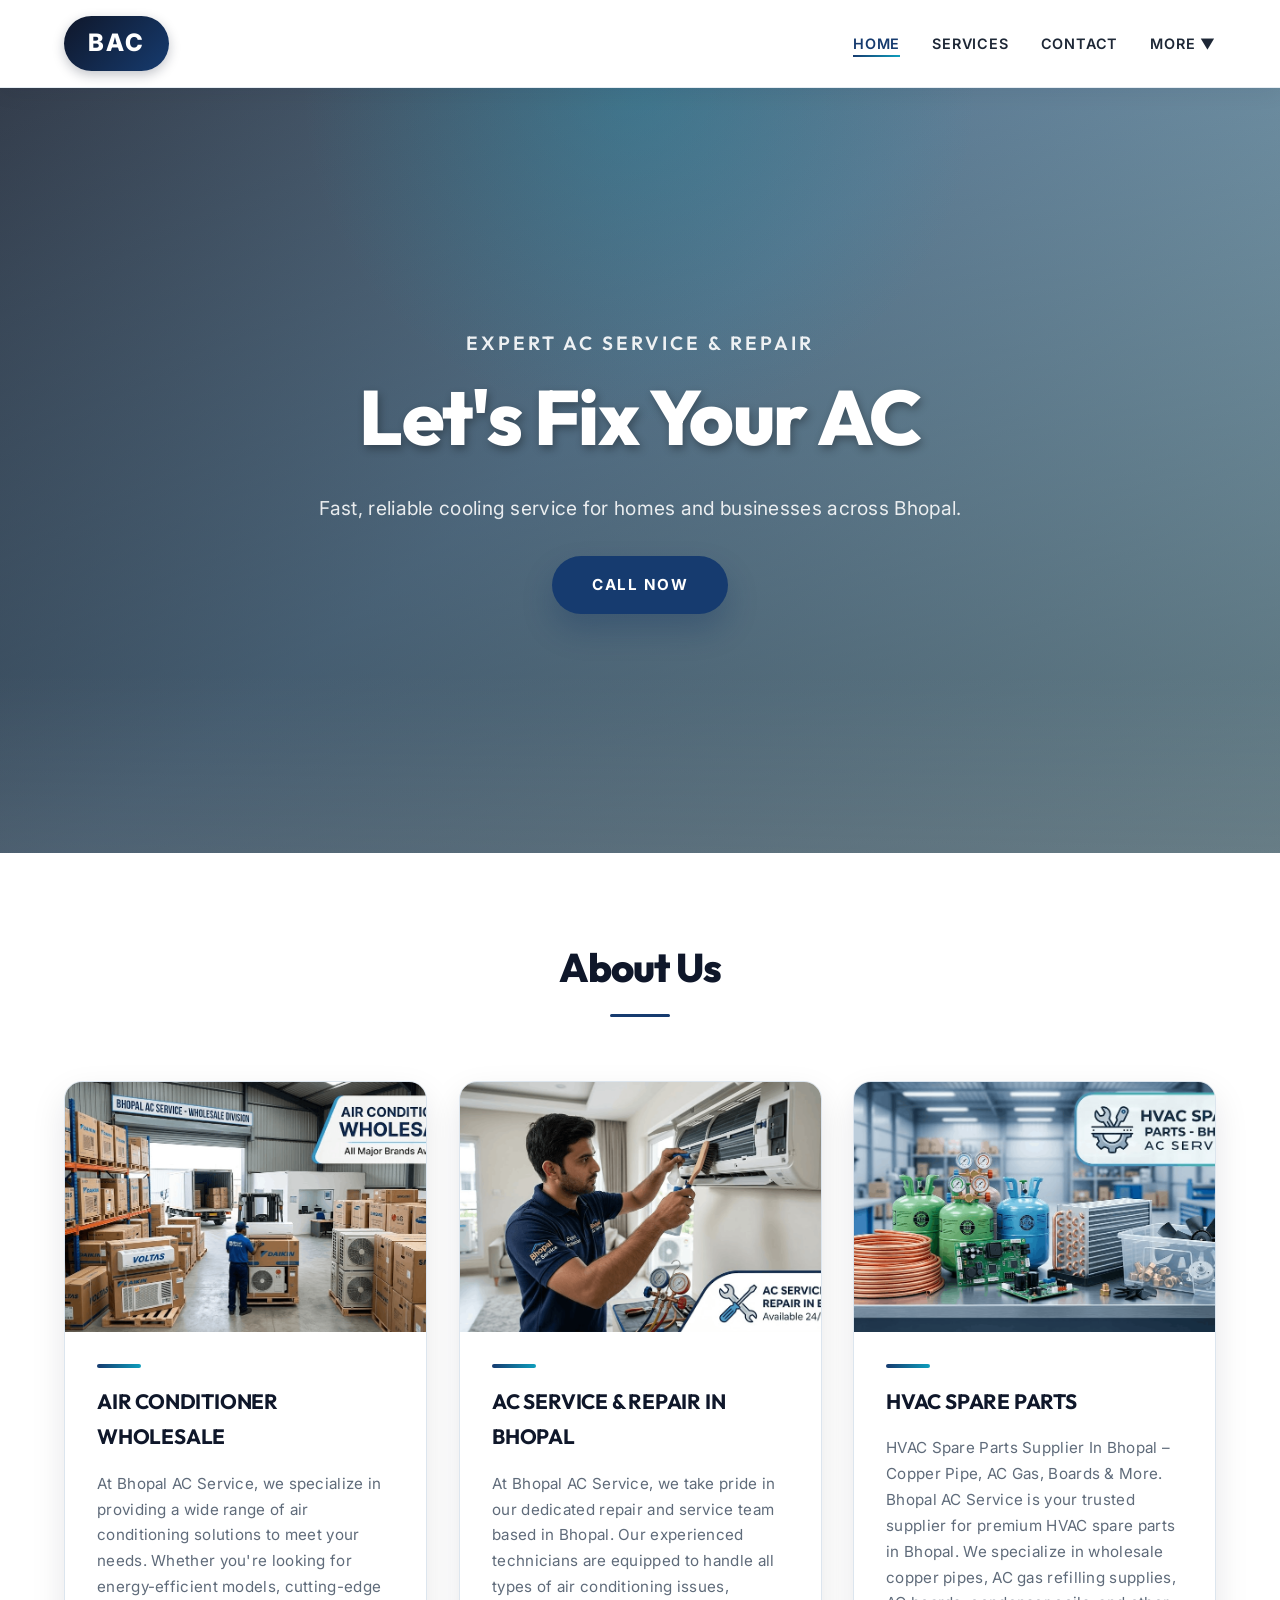
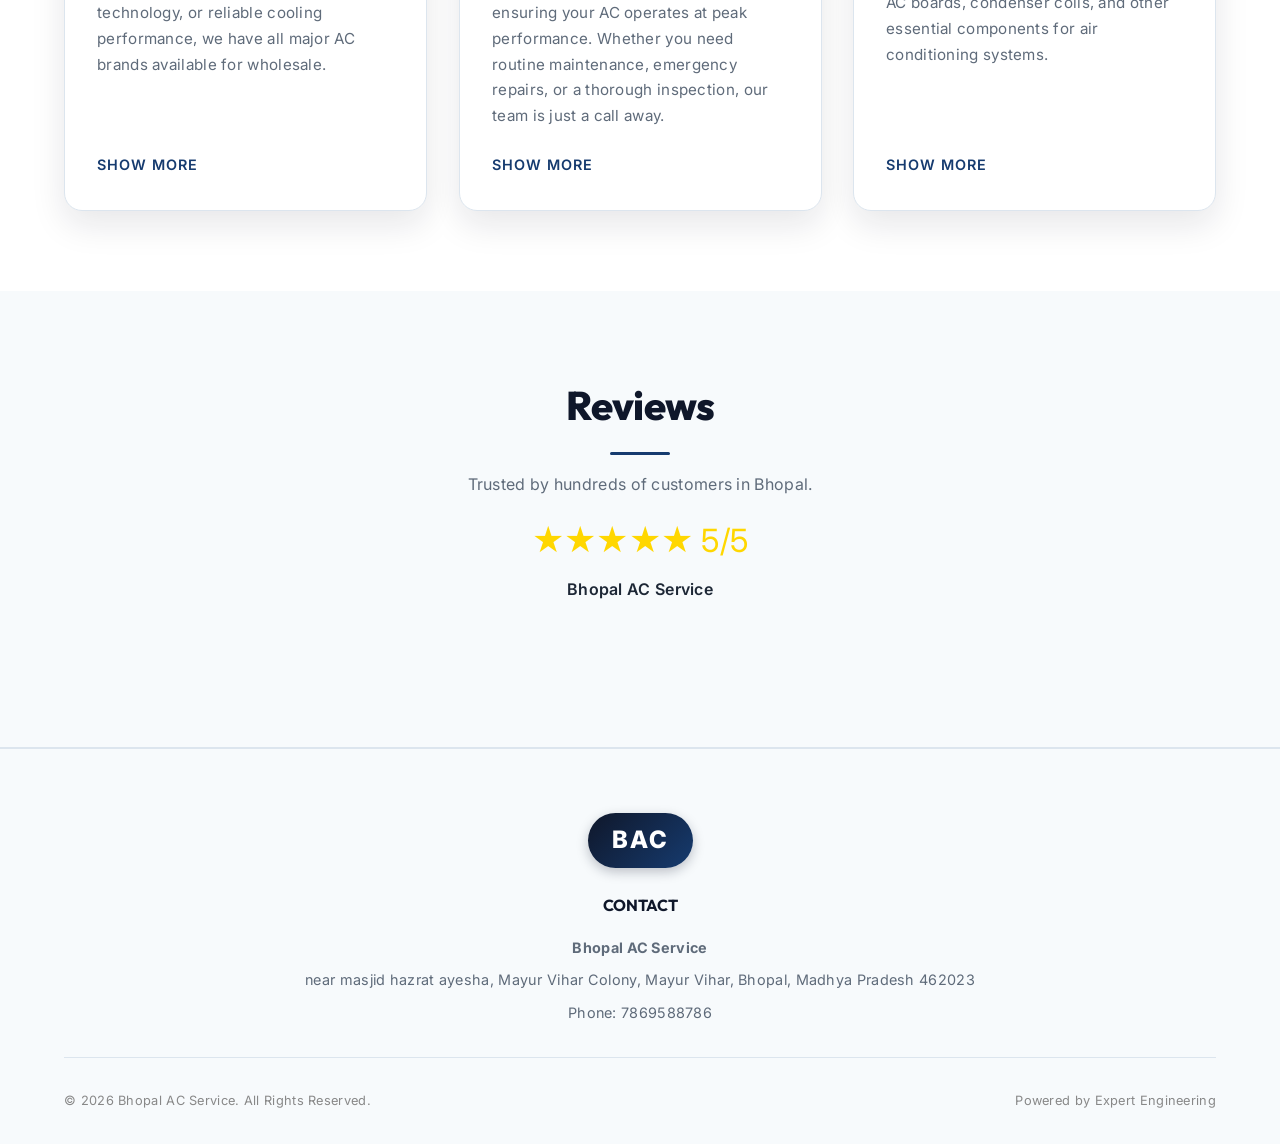
==== index.html @ dc899dd4 "update" ====
<!DOCTYPE html>
<html lang="en">
<head>
    <meta charset="UTF-8">
    <meta name="viewport" content="width=device-width, initial-scale=1.0">
    <title>Bhopal AC Service | Expert Air Conditioning Services in Bhopal</title>
    <meta name="description" content="Bhopal AC Service offers premium AC installation, repair, and maintenance services in Bhopal. 24/7 Emergency Service Available. Expert technicians and competitive pricing.">
    <!-- Google Fonts - Optimized with preload -->
    <link rel="preconnect" href="https://fonts.googleapis.com">
    <link rel="preconnect" href="https://fonts.gstatic.com" crossorigin>
    <link href="https://fonts.googleapis.com/css2?family=Inter:wght@400;500;600;700&family=Outfit:wght@400;600;700;800&display=swap" rel="stylesheet">
    
    <link rel="stylesheet" href="style.css">
</head>
<body>

    <!-- Navigation -->
    <nav class="navbar">
        <div class="logo-container">
            <a href="index.html" class="logo" aria-label="Bhopal AC Service Home">BAC</a>
        </div>
        
        <div class="mobile-toggle">☰</div>
        
        <ul class="nav-links">
            <li><a href="index.html" class="active">Home</a></li>
            <li><a href="services.html">Services</a></li>
            <li><a href="contact.html">Contact</a></li>
            <li>
                <a href="#" class="dropdown-toggle">More ▼</a>
                <div class="dropdown-content">
                    <a href="blog.html">Blog</a>
                    <a href="products.html">Products</a>
                </div>
            </li>
        </ul>
    </nav>

    <!-- Hero Section -->
    <header class="hero">
        <div class="hero-content">
            <h2 class="hero-tagline">Expert AC Service & Repair</h2>
            <h1 class="hero-title">Let's Fix Your AC</h1>
            <p style="font-size: 1.2rem; margin-bottom: 2rem;">Fast, reliable cooling service for homes and businesses across Bhopal.</p>
            <a href="tel:7869588786" class="btn btn-primary">Call Now</a>
        </div>
    </header>

    <!-- About Us Section -->
    <section class="section" id="about">
        <div class="section-header">
            <h2 class="section-title">About Us</h2>
        </div>
        
        <div class="about-grid">
            <!-- Card 1 -->
            <div class="about-card">
                <img src="images/wholesale.png" alt="Air Conditioner Wholesale" loading="lazy">
                <div class="about-card-content">
                    <h3>AIR CONDITIONER WHOLESALE</h3>
                    <p>At Bhopal AC Service, we specialize in providing a wide range of air conditioning solutions to meet your needs. Whether you're looking for energy-efficient models, cutting-edge technology, or reliable cooling performance, we have all major AC brands available for wholesale.</p>
                    <a href="services.html" class="more-link">Show More</a>
                </div>
            </div>

            <!-- Card 2 -->
            <div class="about-card">
                <img src="images/repairPhoto.png" alt="AC Service & Repair in Bhopal" loading="lazy">
                <div class="about-card-content">
                    <h3>AC SERVICE & REPAIR IN BHOPAL</h3>
                    <p>At Bhopal AC Service, we take pride in our dedicated repair and service team based in Bhopal. Our experienced technicians are equipped to handle all types of air conditioning issues, ensuring your AC operates at peak performance. Whether you need routine maintenance, emergency repairs, or a thorough inspection, our team is just a call away.</p>
                    <a href="services.html" class="more-link">Show More</a>
                </div>
            </div>

            <!-- Card 3 -->
            <div class="about-card">
                <img src="images/hvacParts.png" alt="HVAC Spare Parts" loading="lazy">
                <div class="about-card-content">
                    <h3>HVAC SPARE PARTS</h3>
                    <p>HVAC Spare Parts Supplier In Bhopal – Copper Pipe, AC Gas, Boards & More. Bhopal AC Service is your trusted supplier for premium HVAC spare parts in Bhopal. We specialize in wholesale copper pipes, AC gas refilling supplies, AC boards, condenser coils, and other essential components for air conditioning systems.</p>
                    <a href="products.html" class="more-link">Show More</a>
                </div>
            </div>
        </div>
    </section>

    <!-- Reviews Section Placeholder -->
    <section class="section" style="background: var(--bg-alt);">
        <div class="section-header">
            <h2 class="section-title">Reviews</h2>
            <p style="margin-top: 1rem; color: var(--text-muted);">Trusted by hundreds of customers in Bhopal.</p>
            <div style="font-size: 2rem; color: #FFD700; margin-top: 1rem;">
                ★★★★★ 5/5
            </div>
            <p style="margin-top: 0.5rem; font-weight: 600;">Bhopal AC Service</p>
        </div>
    </section>

    <!-- Footer -->
    <footer class="footer">
        <div class="footer-content">
            <div class="logo-container">
                <div class="logo">BAC</div>
            </div>
            <div class="footer-info">
                <h4 style="margin-bottom: 1rem; color: var(--secondary);">CONTACT</h4>
                <p><strong>Bhopal AC Service</strong></p>
                <p>near masjid hazrat ayesha, Mayur Vihar Colony, Mayur Vihar, Bhopal, Madhya Pradesh 462023</p>
                <p>Phone: 7869588786</p>
            </div>
        </div>
        <div class="footer-bottom">
            <p>&copy; 2026 Bhopal AC Service. All Rights Reserved.</p>
            <p>Powered by Expert Engineering</p>
        </div>
    </footer>

    <script src="script.js" defer></script>
</body>
</html>
---- style.css ----
:root {
  --primary: #163b6f;
  --primary-hover: #0f2f5c;
  --primary-light: #2f6fd6;
  --accent: #0e9ebd;
  --accent-hover: #0a7f99;
  --secondary: #0f172a;
  --bg-color: #FFFFFF;
  --bg-alt: #f7fafc;
  --bg-light: #eef4f8;
  --text-main: #1d2736;
  --text-muted: #5f6b7a;
  --border-color: #dce5ee;
  --success: #10B981;
  --warning: #F59E0B;
  --font-heading: 'Outfit', sans-serif;
  --font-body: 'Inter', sans-serif;
  --shadow-sm: 0 6px 20px rgba(15, 23, 42, 0.06);
  --shadow-md: 0 14px 34px rgba(15, 23, 42, 0.1);
  --shadow-lg: 0 22px 50px rgba(15, 23, 42, 0.14);
  --transition: all 0.3s ease;
  --transition-smooth: all 0.5s cubic-bezier(0.25, 0.46, 0.45, 0.94);
}

* {
  margin: 0;
  padding: 0;
  box-sizing: border-box;
}

/* Reduce repaints and reflows */
html {
  scroll-behavior: smooth;
}

body {
  font-family: var(--font-body);
  color: var(--text-main);
  background-color: var(--bg-color);
  line-height: 1.7;
  letter-spacing: 0.3px;
  text-rendering: optimizeLegibility;
  -webkit-font-smoothing: antialiased;
  overflow-x: hidden;
}

h1, h2, h3, h4, h5, h6, .logo-text {
  font-family: var(--font-heading);
  color: var(--secondary);
  letter-spacing: -0.02em;
  font-weight: 700;
}

a {
  text-decoration: none;
  color: inherit;
  transition: var(--transition);
}

ul {
  list-style: none;
}

/* Optimize image rendering */
img {
  max-width: 100%;
  height: auto;
  display: block;
  image-rendering: -webkit-optimize-contrast;
}

/* Navbar */
.navbar {
  position: sticky;
  top: 0;
  display: flex;
  justify-content: space-between;
  align-items: center;
  padding: 1rem 5%;
  background: rgba(255, 255, 255, 0.9);
  backdrop-filter: blur(14px);
  z-index: 1000;
  box-shadow: var(--shadow-sm);
  transition: var(--transition-smooth);
  border-bottom: 1px solid rgba(220, 229, 238, 0.7);
}

.navbar.scrolled {
  box-shadow: var(--shadow-md);
  padding-top: 0.78rem;
  padding-bottom: 0.78rem;
}

.navbar:hover {
  box-shadow: var(--shadow-md);
}

.logo-container {
  display: flex;
  align-items: center;
  border-radius: 10%;
}

.logo {
  background: linear-gradient(135deg, var(--secondary), var(--primary));
  color: #fff;
  width: 105px;
  height: 55px;
  padding: 0 5px;
  display: flex;
  justify-content: center;
  align-items: center;
  font-weight: 800;
  font-size: 1.5rem;
  letter-spacing: 2px;
  border-radius: 50px;
  transition: var(--transition-smooth);
  box-shadow: 0 4px 12px rgba(15, 23, 42, 0.25);
}

.logo:hover {
  transform: translateY(-2px);
  box-shadow: 0 6px 18px rgba(15, 23, 42, 0.35);
}

.nav-links {
  display: flex;
  gap: 2rem;
  align-items: center;
}

.nav-links li {
  position: relative;
}

.nav-links a {
  font-size: 0.9rem;
  font-weight: 600;
  text-transform: uppercase;
  letter-spacing: 0.8px;
  position: relative;
  transition: var(--transition-smooth);
}

.nav-links a::after {
  content: '';
  position: absolute;
  bottom: -5px;
  left: 0;
  width: 0;
  height: 2px;
  background: linear-gradient(90deg, var(--primary), var(--accent));
  transition: width 0.32s ease;
}

.nav-links a:hover::after,
.nav-links a.active::after {
  width: 100%;
}

.nav-links a:hover,
.nav-links a.active {
  color: var(--primary);
}

/* Dropdown */
.dropdown-content {
  display: none;
  position: absolute;
  top: 100%;
  left: 50%;
  transform: translateX(-50%);
  background: rgba(255, 255, 255, 0.98);
  min-width: 150px;
  box-shadow: var(--shadow-md);
  border-radius: 8px;
  padding: 0.5rem 0;
  z-index: 10;
  opacity: 0;
  transform: translateY(10px) translateX(-50%);
  transition: opacity 0.3s ease, transform 0.3s ease;
}

.dropdown-content.show {
  display: block;
  opacity: 1;
  transform: translateY(0) translateX(-50%);
}

.dropdown-content a {
  display: block;
  padding: 0.7rem 1.2rem;
  text-transform: capitalize;
  font-size: 0.9rem;
  font-weight: 400;
}

.dropdown-content a:hover {
  background-color: var(--bg-alt);
  color: var(--primary);
}

/* Mobile Nav Toggle */
.mobile-toggle {
  display: none;
  font-size: 1.5rem;
  cursor: pointer;
  color: var(--secondary);
}

/* Hero Section */
.hero {
  position: relative;
  height: 85vh;
  min-height: 600px;
  background:
    linear-gradient(140deg, rgba(7, 20, 40, 0.78) 0%, rgba(14, 77, 122, 0.58) 45%, rgba(12, 129, 154, 0.35) 100%),
    url('https://t4.ftcdn.net/jpg/05/11/92/95/360_F_511929539_hkrzPKGI6pEA8TwUfrwrB0g73FyEaowM.jpg') center/cover no-repeat;
  display: flex;
  flex-direction: column;
  justify-content: center;
  align-items: center;
  text-align: center;
  color: rgba(255, 255, 255, 0.95);
  overflow: hidden;
}

.hero::before {
  content: '';
  position: absolute;
  top: 0;
  left: 0;
  right: 0;
  bottom: 0;
  background:
    radial-gradient(circle at top, rgba(14, 158, 189, 0.25), transparent 34%),
    linear-gradient(to bottom, rgba(7, 14, 25, 0.18) 0%, rgba(7, 14, 25, 0.5) 100%);
}

.hero::after {
  content: '';
  position: absolute;
  inset: auto 0 0;
  height: 180px;
  background: linear-gradient(to top, rgba(255, 255, 255, 0.09), transparent);
}

.hero-content {
  position: relative;
  z-index: 1;
  max-width: 800px;
  padding: 0 2rem;
  animation: fadeInUp 0.75s ease-out;
}

.hero-tagline {
  font-family: var(--font-heading);
  font-size: 1.2rem;
  font-weight: 600;
  letter-spacing: 3px;
  margin-bottom: 1rem;
  text-transform: uppercase;
  color: rgba(255,255,255,0.9);
  animation: fadeInDown 0.65s ease-out 0.12s both;
}

.hero-title {
  font-size: clamp(3rem, 7vw, 4.8rem);
  font-weight: 800;
  line-height: 1.1;
  margin-bottom: 2rem;
  text-shadow: 2px 4px 8px rgba(0,0,0,0.3);
  color: white;
  animation: slideInUp 0.75s ease-out 0.18s both;
  letter-spacing: -0.02em;
}

.hero-content p {
  max-width: 42rem;
  margin-left: auto;
  margin-right: auto;
  color: rgba(255, 255, 255, 0.88);
}

.btn {
  display: inline-flex;
  align-items: center;
  justify-content: center;
  padding: 1rem 2.5rem;
  border-radius: 50px;
  font-weight: 700;
  text-transform: uppercase;
  letter-spacing: 1.5px;
  transition: transform 0.2s ease, box-shadow 0.25s ease, background-color 0.25s ease, color 0.25s ease;
  border: none;
  cursor: pointer;
  position: relative;
  overflow: hidden;
  font-size: 0.95rem;
  gap: 0.6rem;
}

.btn::before {
  content: '';
  position: absolute;
  top: 0;
  left: -100%;
  width: 100%;
  height: 100%;
  background: rgba(255,255,255,0.2);
  transition: left 0.5s ease;
  z-index: 0;
}

.btn:hover::before {
  left: 100%;
}

.btn-primary {
  background: var(--primary);
  color: #fff;
  box-shadow: 0 4px 15px rgba(27, 58, 107, 0.3);
  position: relative;
}

.btn-primary:hover {
  background: var(--primary-hover);
  transform: translateY(-3px);
  box-shadow: 0 8px 25px rgba(27, 58, 107, 0.5);
}

.btn-primary:active {
  transform: translateY(-1px);
}

.btn-secondary {
  background: transparent;
  color: #fff;
  border: 2px solid #fff;
}

.btn-secondary:hover {
  background: rgba(255,255,255,0.15);
  transform: translateY(-3px);
  border-color: #fff;
}

/* Sections */
.section {
  padding: 5rem 5%;
}

.section-header {
  text-align: center;
  margin-bottom: 4rem;
}

.section-title {
  font-size: 2.5rem;
  color: var(--secondary);
  position: relative;
  display: inline-block;
  padding-bottom: 1rem;
  letter-spacing: -0.02em;
  font-weight: 800;
}

.section-title::after {
  content: '';
  position: absolute;
  bottom: 0;
  left: 50%;
  transform: translateX(-50%) scaleX(0);
  width: 60px;
  height: 3px;
  background-color: var(--primary);
  border-radius: 2px;
  animation: scaleInHorizontal 0.55s ease-out 0.18s forwards;
}

/* About Us Section (Home) */
.about-grid {
  display: grid;
  grid-template-columns: repeat(auto-fit, minmax(300px, 1fr));
  gap: 2rem;
  max-width: 1200px;
  margin: 0 auto;
}

.about-card {
  background: #fff;
  border-radius: 18px;
  overflow: hidden;
  box-shadow: var(--shadow-md);
  transition: var(--transition-smooth);
  height: 100%;
  display: flex;
  flex-direction: column;
  animation: fadeInUp 0.65s ease-out both;
  border: 1px solid var(--border-color);
  will-change: transform;
  contain: layout style paint;
}

.about-card:nth-child(1) {
  animation-delay: 0.1s;
}

.about-card:nth-child(2) {
  animation-delay: 0.2s;
}

.about-card:nth-child(3) {
  animation-delay: 0.3s;
}

.about-card:hover {
  transform: translateY(-10px);
  box-shadow: var(--shadow-lg);
  border-color: var(--primary);
}

.about-card img {
  width: 100%;
  height: 250px;
  object-fit: cover;
  transition: transform 0.45s ease;
}

.about-card:hover img {
  transform: scale(1.05);
}

.about-card-content {
  padding: 2rem;
  flex-grow: 1;
  display: flex;
  flex-direction: column;
}

.about-card-content::before {
  content: '';
  width: 44px;
  height: 4px;
  border-radius: 999px;
  background: linear-gradient(90deg, var(--primary), var(--accent));
  margin-bottom: 1rem;
}

.about-card h3 {
  font-size: 1.3rem;
  margin-bottom: 1rem;
  font-weight: 700;
  letter-spacing: -0.01em;
}

.about-card p {
  color: var(--text-muted);
  font-size: 0.95rem;
  flex-grow: 1;
  margin-bottom: 1.5rem;
}

.more-link {
  color: var(--primary);
  font-weight: 600;
  font-size: 0.9rem;
  text-transform: uppercase;
  letter-spacing: 1px;
  align-self: flex-start;
  position: relative;
  display: inline-flex;
  align-items: center;
  gap: 0.5rem;
  transition: var(--transition-smooth);
}

.more-link::after {
  content: '→';
  position: absolute;
  right: -20px;
  opacity: 0;
  transition: var(--transition-smooth);
}

.more-link:hover {
  color: var(--primary-hover);
}

.more-link:hover::after {
  right: -25px;
  opacity: 1;
}

/* Services Grid (Services Page) */
.services-grid {
  display: grid;
  grid-template-columns: repeat(auto-fit, minmax(280px, 1fr));
  gap: 2.5rem;
  max-width: 1200px;
  margin: 0 auto;
}

.service-item {
  text-align: center;
  transition: var(--transition-smooth);
  background: #fff;
  border-radius: 18px;
  padding: 1rem;
  box-shadow: var(--shadow-sm);
  border: 1px solid var(--border-color);
  animation: fadeInUp 0.65s ease-out both;
  will-change: transform;
  contain: layout style paint;
}

.service-item:nth-child(1) {
  animation-delay: 0.1s;
}

.service-item:nth-child(2) {
  animation-delay: 0.2s;
}

.service-item:nth-child(3) {
  animation-delay: 0.3s;
}

.service-item:nth-child(4) {
  animation-delay: 0.4s;
}

.service-item:hover {
  transform: translateY(-6px);
  box-shadow: var(--shadow-md);
  border-color: var(--primary);
}

.service-img-wrap {
  overflow: hidden;
  border-radius: 8px;
  margin-bottom: 1.5rem;
  height: 200px;
}

.service-img-wrap img {
  width: 100%;
  height: 100%;
  object-fit: cover;
  transition: transform 0.5s ease;
}

.service-item:hover .service-img-wrap img {
  transform: scale(1.1);
}

.service-title {
  font-size: 1.2rem;
  margin-bottom: 0.5rem;
  text-transform: uppercase;
  letter-spacing: 1px;
  font-weight: 700;
}

.service-price {
  color: var(--primary);
  font-weight: 700;
  font-size: 1.2rem;
  margin-bottom: 1rem;
  display: block;
}

.service-desc {
  font-size: 0.9rem;
  color: var(--text-muted);
}

/* FAQ Section */
.faq-section {
  background-color: var(--bg-alt);
}

.faq-container {
  max-width: 800px;
  margin: 0 auto;
}

.faq-item {
  margin-bottom: 1rem;
  background: #fff;
  border-radius: 14px;
  box-shadow: var(--shadow-sm);
  overflow: hidden;
  transition: var(--transition-smooth);
  border: 1px solid var(--border-color);
}

.faq-item:hover {
  box-shadow: var(--shadow-md);
  border-color: var(--primary);
}

.faq-question {
  padding: 1.5rem;
  display: flex;
  justify-content: space-between;
  align-items: center;
  cursor: pointer;
  font-weight: 700;
  color: var(--secondary);
  transition: var(--transition-smooth);
  letter-spacing: 0.3px;
}

.faq-question:hover {
  color: var(--primary);
}

.faq-icon {
  font-size: 1.5rem;
  transition: transform 0.3s ease;
}

.faq-item.active .faq-icon {
  transform: rotate(45deg);
}

.faq-answer {
  max-height: 0;
  overflow: hidden;
  transition: max-height 0.4s ease, padding 0.4s ease;
  padding: 0 1.5rem;
  color: var(--text-muted);
}

.faq-item.active .faq-answer {
  max-height: 500px; /* arbitrary large value */
  padding: 0 1.5rem 1.5rem;
}

/* Contact Page */
.contact-layout {
  display: flex;
  flex-direction: column;
  gap: 3rem;
  max-width: 1200px;
  margin: 0 auto;
}

@media (min-width: 900px) {
  .contact-layout {
    flex-direction: row;
    align-items: stretch;
  }
}

.contact-info {
  flex: 1;
  padding: 3rem;
  background: var(--bg-alt);
  border-radius: 18px;
  box-shadow: var(--shadow-sm);
  animation: fadeInLeft 0.8s ease-out;
  border: 1px solid var(--border-color);
}

.contact-title {
  font-size: 1.8rem;
  margin-bottom: 1rem;
  font-weight: 800;
  letter-spacing: -0.01em;
}

.contact-phone {
  display: inline-block;
  font-size: 1.5rem;
  color: var(--primary);
  font-weight: 800;
  margin-bottom: 2rem;
  border-bottom: 3px solid var(--primary);
  padding-bottom: 0.5rem;
  transition: var(--transition-smooth);
  cursor: pointer;
  letter-spacing: 0.5px;
}

.contact-phone:hover {
  transform: translateY(-2px);
  color: var(--primary-hover);
  border-bottom-color: var(--primary-hover);
}

.contact-detail {
  margin-bottom: 1.5rem;
}

.contact-detail h4 {
  font-size: 1.1rem;
  margin-bottom: 0.5rem;
  color: var(--secondary);
  font-weight: 700;
}

.contact-detail p {
  color: var(--text-muted);
}

/* Button Container for Contact Section */
.contact-info > div[style*="display: flex"] {
  flex-wrap: wrap;
  align-items: center;
}

.contact-info .btn {
  min-width: auto;
  padding: 0.9rem 1.8rem;
}

/* Icon styling in buttons */
.btn svg {
  flex-shrink: 0;
  width: 20px;
  height: 20px;
}

.btn-whatsapp {
  background-color: #25D366;
  color: white;
  display: inline-flex;
  align-items: center;
  justify-content: center;
  gap: 0.6rem;
  padding: 0.95rem 2.2rem;
  border-radius: 50px;
  font-weight: 700;
  text-transform: uppercase;
  letter-spacing: 0.8px;
  transition: var(--transition-smooth);
  box-shadow: 0 4px 12px rgba(37, 211, 102, 0.3);
  font-size: 0.9rem;
  border: none;
  cursor: pointer;
}

.btn-whatsapp:hover {
  background-color: #128C7E;
  color: white;
  transform: translateY(-3px);
  box-shadow: 0 6px 18px rgba(37, 211, 102, 0.5);
}

.btn-whatsapp:active {
  transform: translateY(-1px);
}

/* Stack buttons on mobile */
@media (max-width: 768px) {
  .btn-whatsapp {
    width: 100%;
    max-width: none;
    margin: 0.5rem auto !important;
  }
}
.minimal-title {
  font-size: 3rem;
  margin-bottom: 1rem;
  position: relative;
  font-weight: 800;
  letter-spacing: -0.02em;
  animation: slideInUp 0.8s ease-out;
}

.minimal-title::after {
  content: '';
  position: absolute;
  bottom: -15px;
  left: 50%;
  transform: translateX(-50%) scaleX(0);
  width: 50px;
  height: 3px;
  background-color: var(--primary);
  animation: scaleInHorizontal 0.8s ease-out 0.3s forwards;
}

.minimal-subtitle {
  font-size: 1.2rem;
  color: var(--text-muted);
  background: #fff;
  padding: 1rem 2rem;
  border-radius: 50px;
  box-shadow: var(--shadow-sm);
  margin-top: 2rem;
  animation: fadeInUp 0.8s ease-out 0.2s both;
  letter-spacing: 0.5px;
}

/* Footer */
.footer {
  background-color: var(--bg-alt);
  padding: 4rem 5% 2rem;
  text-align: center;
  border-top: 2px solid var(--border-color);
}

.footer-content {
  margin-bottom: 2rem;
}

.footer .logo-container {
  justify-content: center;
  margin-bottom: 1.5rem;
}

.footer-info p {
  color: var(--text-muted);
  font-size: 0.9rem;
  margin-bottom: 0.5rem;
}

.footer-bottom {
  display: flex;
  justify-content: space-between;
  align-items: center;
  flex-wrap: wrap;
  gap: 1rem;
  padding-top: 2rem;
  border-top: 1px solid var(--border-color);
  color: #888;
  font-size: 0.8rem;
}

/* Animations */
@keyframes fadeInUp {
  from {
    opacity: 0;
    transform: translateY(30px);
  }
  to {
    opacity: 1;
    transform: translateY(0);
  }
}

@keyframes fadeInDown {
  from {
    opacity: 0;
    transform: translateY(-20px);
  }
  to {
    opacity: 1;
    transform: translateY(0);
  }
}

@keyframes fadeInLeft {
  from {
    opacity: 0;
    transform: translateX(-30px);
  }
  to {
    opacity: 1;
    transform: translateX(0);
  }
}

@keyframes fadeInRight {
  from {
    opacity: 0;
    transform: translateX(30px);
  }
  to {
    opacity: 1;
    transform: translateX(0);
  }
}

@keyframes slideInUp {
  from {
    opacity: 0;
    transform: translateY(50px);
  }
  to {
    opacity: 1;
    transform: translateY(0);
  }
}

@keyframes slideDown {
  from {
    transform: translateY(-100%);
  }
  to {
    transform: translateY(0);
  }
}

@keyframes scaleInHorizontal {
  from {
    transform: translateX(-50%) scaleX(0);
  }
  to {
    transform: translateX(-50%) scaleX(1);
  }
}

@keyframes pulse {
  0%, 100% {
    opacity: 1;
  }
  50% {
    opacity: 0.5;
  }
}

@keyframes glow {
  0%, 100% {
    box-shadow: 0 4px 15px rgba(0, 136, 204, 0.4);
  }
  50% {
    box-shadow: 0 6px 25px rgba(0, 136, 204, 0.7);
  }
}

@keyframes bounce {
  0%, 100% {
    transform: translateY(0);
  }
  50% {
    transform: translateY(-5px);
  }
}

/* Scroll triggered animations */
.about-card:not(.visible),
.service-item:not(.visible),
.faq-item:not(.visible),
.section:not(.visible) {
  opacity: 0;
}

.about-card.visible,
.service-item.visible,
.faq-item.visible,
.section.visible {
  animation: fadeInUp 0.55s ease-out forwards;
}

.hero-content .btn-primary {
  box-shadow: 0 16px 30px rgba(15, 47, 92, 0.28);
}

.hero-content .btn-primary:hover {
  box-shadow: 0 22px 40px rgba(15, 47, 92, 0.35);
}

.footer,
.section,
.about-card,
.service-item,
.faq-item,
.contact-info {
  position: relative;
}

@media (prefers-reduced-motion: reduce) {
  html {
    scroll-behavior: auto;
  }

  *, *::before, *::after {
    animation-duration: 0.01ms !important;
    animation-iteration-count: 1 !important;
    transition-duration: 0.01ms !important;
    scroll-behavior: auto !important;
  }
}

.section:nth-of-type(even) {
  background: linear-gradient(180deg, #ffffff, var(--bg-alt));
}

/* Responsive */
/* Tablet & Small Devices (768px and below) */
@media (max-width: 768px) {
  /* Navbar */
  .navbar {
    padding: 0.8rem 4%;
  }

  .logo {
    width: 90px;
    height: 50px;
    font-size: 1.3rem;
  }

  .nav-links {
    position: absolute;
    top: 100%;
    left: 0;
    width: 100%;
    background: #fff;
    flex-direction: column;
    padding: 2rem 0;
    box-shadow: var(--shadow-md);
    clip-path: polygon(0 0, 100% 0, 100% 0, 0 0);
    transition: clip-path 0.4s ease-in-out;
    gap: 1.5rem;
  }
  
  .nav-links.active {
    clip-path: polygon(0 0, 100% 0, 100% 100%, 0 100%);
  }

  .nav-links a {
    font-size: 0.85rem;
  }

  .mobile-toggle {
    display: block;
    cursor: pointer;
    transition: var(--transition-smooth);
  }

  .mobile-toggle:active {
    transform: scale(0.95);
  }

  .dropdown-content {
    position: static;
    transform: none;
    box-shadow: none;
    background: var(--bg-alt);
    margin-top: 1rem;
    display: none;
    border-radius: 8px;
    margin-left: 1rem;
    margin-right: 1rem;
  }
  
  .dropdown-content.show {
    display: block;
    animation: slideDown 0.3s ease-out;
  }

  .dropdown-content a {
    padding: 0.8rem 1rem;
  }
  
  /* Hero Section */
  .hero {
    min-height: 500px;
    height: 80vh;
    justify-content: flex-end;
    padding-bottom: 3rem;
  }

  .hero-content {
    padding: 0 1.5rem;
  }

  .hero-tagline {
    font-size: 0.9rem;
    letter-spacing: 2px;
  }
  
  .hero-title {
    font-size: 2.5rem;
    line-height: 1.2;
    margin-bottom: 1.5rem;
  }

  .hero-content p {
    font-size: 1rem;
    margin-bottom: 1.5rem;
  }

  .hero::after {
    height: 120px;
  }

  /* Buttons */
  .btn {
    padding: 0.9rem 2rem;
    font-size: 0.85rem;
    letter-spacing: 1px;
    min-height: 44px;
    min-width: 44px;
    touch-action: manipulation;
  }

  .btn-primary, .btn-secondary {
    width: 100%;
    max-width: 300px;
  }

  /* Contact buttons stack on tablet */
  .contact-info > div[style*="display: flex"] {
    flex-direction: column;
    gap: 1rem !important;
  }

  .contact-info .btn {
    width: 100%;
    max-width: none;
  }

  /* Sections */
  .section {
    padding: 3rem 4%;
  }

  .section-header {
    margin-bottom: 2.5rem;
  }
  
  .section-title {
    font-size: 1.8rem;
  }

  .section-title::after {
    width: 50px;
  }

  /* Cards */
  .about-grid {
    grid-template-columns: 1fr;
    gap: 1.5rem;
  }

  .about-card {
    animation: fadeInUp 0.6s ease-out !important;
  }

  .about-card img {
    height: 200px;
  }

  .about-card-content {
    padding: 1.5rem;
  }

  .about-card-content::before {
    width: 36px;
    margin-bottom: 0.8rem;
  }

  .about-card h3 {
    font-size: 1.1rem;
  }

  .about-card p {
    font-size: 0.9rem;
  }

  /* Services Grid */
  .services-grid {
    grid-template-columns: 1fr;
    gap: 1.5rem;
  }

  .service-item {
    padding: 1.2rem;
    animation: fadeInUp 0.6s ease-out !important;
  }

  .service-img-wrap {
    height: 180px;
    margin-bottom: 1rem;
  }

  .service-title {
    font-size: 1rem;
  }

  .service-price {
    font-size: 1.1rem;
  }

  /* Contact Section */
  .contact-layout {
    gap: 2rem;
  }

  .contact-info {
    padding: 2rem;
    animation: fadeInUp 0.6s ease-out !important;
  }

  .contact-title {
    font-size: 1.5rem;
  }

  .contact-phone {
    font-size: 1.3rem;
  }

  .contact-detail h4 {
    font-size: 1rem;
  }

  .contact-map {
    min-height: 300px;
  }

  /* Minimal Page */
  .minimal-page {
    padding: 2rem 1.5rem;
  }

  .minimal-title {
    font-size: 2rem;
  }

  .minimal-subtitle {
    font-size: 1rem;
    padding: 0.8rem 1.5rem;
  }

  /* FAQ */
  .faq-container {
    max-width: 100%;
  }

  .faq-question {
    padding: 1.2rem;
    font-size: 0.95rem;
  }

  .faq-icon {
    font-size: 1.2rem;
  }

  /* Footer */
  .footer {
    padding: 3rem 4% 1.5rem;
  }

  .footer-bottom {
    flex-direction: column;
    justify-content: center;
    gap: 1rem;
  }
}

/* Mobile Only (500px and below) */
@media (max-width: 500px) {
  html {
    font-size: 15px;
  }

  /* Navbar */
  .navbar {
    padding: 0.7rem 3%;
  }

  .logo-container {
    margin-right: auto;
  }

  .logo {
    width: 80px;
    height: 45px;
    font-size: 1.2rem;
    letter-spacing: 1.5px;
  }

  .mobile-toggle {
    font-size: 1.3rem;
  }

  .nav-links {
    padding: 1.5rem 0;
    gap: 1rem;
  }

  .nav-links a {
    font-size: 0.8rem;
    padding: 0.5rem 1.5rem;
  }

  .dropdown-content a {
    font-size: 0.8rem;
    padding: 0.6rem 0.8rem;
  }

  /* Hero */
  .hero {
    min-height: 420px;
    height: 70vh;
    padding-bottom: 2rem;
  }

  .hero-content {
    padding: 0 1rem;
    max-width: 100%;
  }

  .hero-tagline {
    font-size: 0.75rem;
    letter-spacing: 1.5px;
    margin-bottom: 0.7rem;
  }

  .hero-title {
    font-size: 2rem;
    margin-bottom: 1rem;
  }

  .hero-content p {
    font-size: 0.95rem;
    margin-bottom: 1.2rem;
  }

  .hero::after {
    height: 90px;
  }

  /* Buttons */
  .btn {
    padding: 0.8rem 1.8rem;
    font-size: 0.8rem;
    letter-spacing: 0.8px;
  }

  .btn-primary, .btn-secondary {
    width: 100%;
    max-width: 280px;
  }

  /* Contact buttons on mobile */
  .contact-info > div[style*="display: flex"] {
    flex-direction: column;
    gap: 1rem !important;
  }

  .contact-info .btn {
    width: 100%;
    max-width: none;
  }

  /* Sections */
  .section {
    padding: 2.5rem 3%;
  }

  .section-header {
    margin-bottom: 2rem;
  }

  .section-title {
    font-size: 1.5rem;
  }

  /* Cards */
  .about-card-content {
    padding: 1.2rem;
  }

  .about-card-content::before {
    width: 32px;
    margin-bottom: 0.7rem;
  }

  .about-card h3 {
    font-size: 1rem;
    margin-bottom: 0.8rem;
  }

  .about-card p {
    font-size: 0.85rem;
    margin-bottom: 1rem;
  }

  .more-link {
    font-size: 0.8rem;
  }

  /* Services */
  .service-item {
    padding: 1rem;
  }

  .service-img-wrap {
    height: 160px;
  }

  .service-title {
    font-size: 0.95rem;
  }

  .service-price {
    font-size: 1rem;
  }

  /* Contact */
  .contact-info {
    padding: 1.5rem;
  }

  .contact-title {
    font-size: 1.3rem;
    margin-bottom: 1rem;
  }

  .contact-phone {
    font-size: 1.2rem;
    margin-bottom: 1.5rem;
  }

  .contact-detail {
    margin-bottom: 1.2rem;
  }

  .contact-detail h4 {
    font-size: 0.95rem;
    margin-bottom: 0.4rem;
  }

  .contact-detail p {
    font-size: 0.85rem;
  }

  .contact-map {
    min-height: 280px;
  }

  /* Minimal */
  .minimal-page {
    padding: 1.5rem 1rem;
  }

  .minimal-title {
    font-size: 1.6rem;
    margin-bottom: 0.8rem;
  }

  .minimal-title::after {
    bottom: -12px;
    width: 40px;
  }

  .minimal-subtitle {
    font-size: 0.95rem;
    padding: 0.7rem 1.2rem;
    margin-top: 1.5rem;
  }

  /* FAQ */
  .faq-question {
    padding: 1rem;
    font-size: 0.9rem;
  }

  .faq-icon {
    font-size: 1rem;
  }

  .faq-item {
    margin-bottom: 0.8rem;
  }

  /* Footer */
  .footer {
    padding: 2rem 3% 1rem;
  }

  .footer-info p {
    font-size: 0.8rem;
  }

  .footer-bottom {
    font-size: 0.75rem;
  }
}
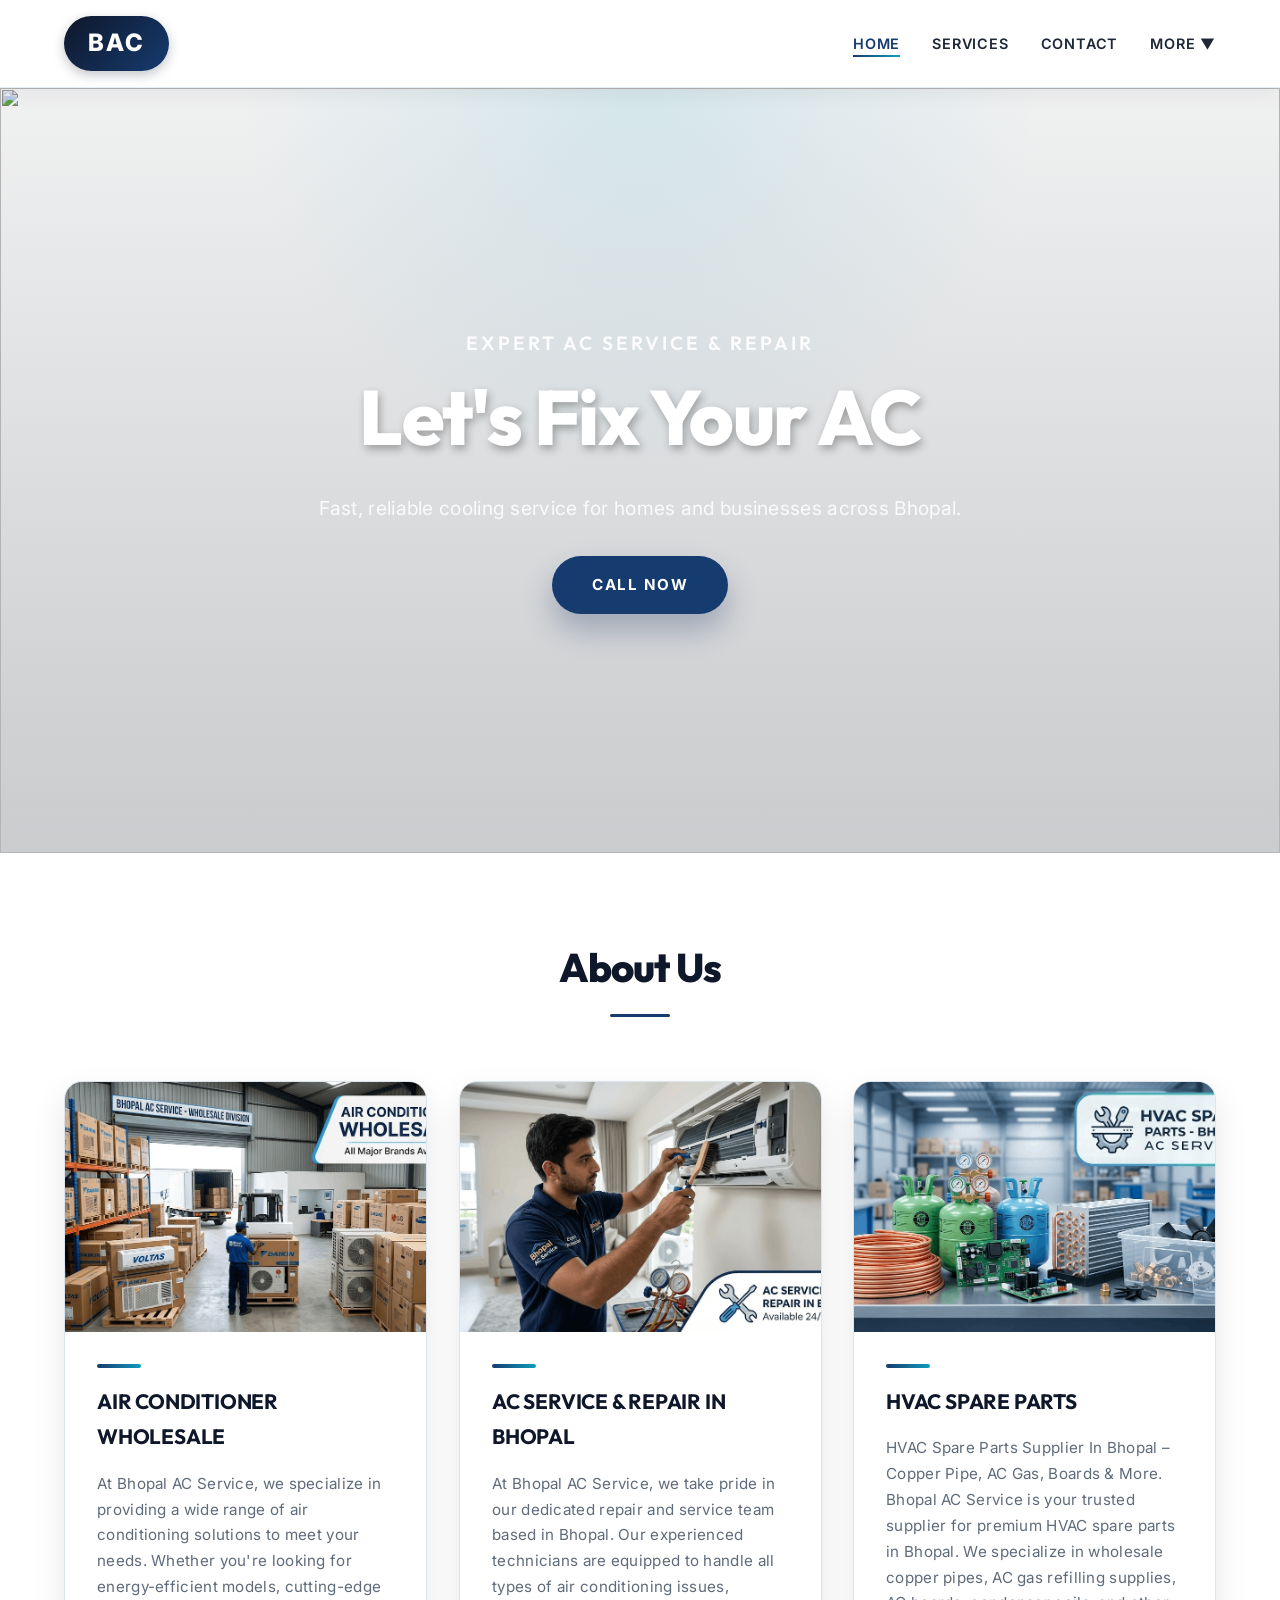
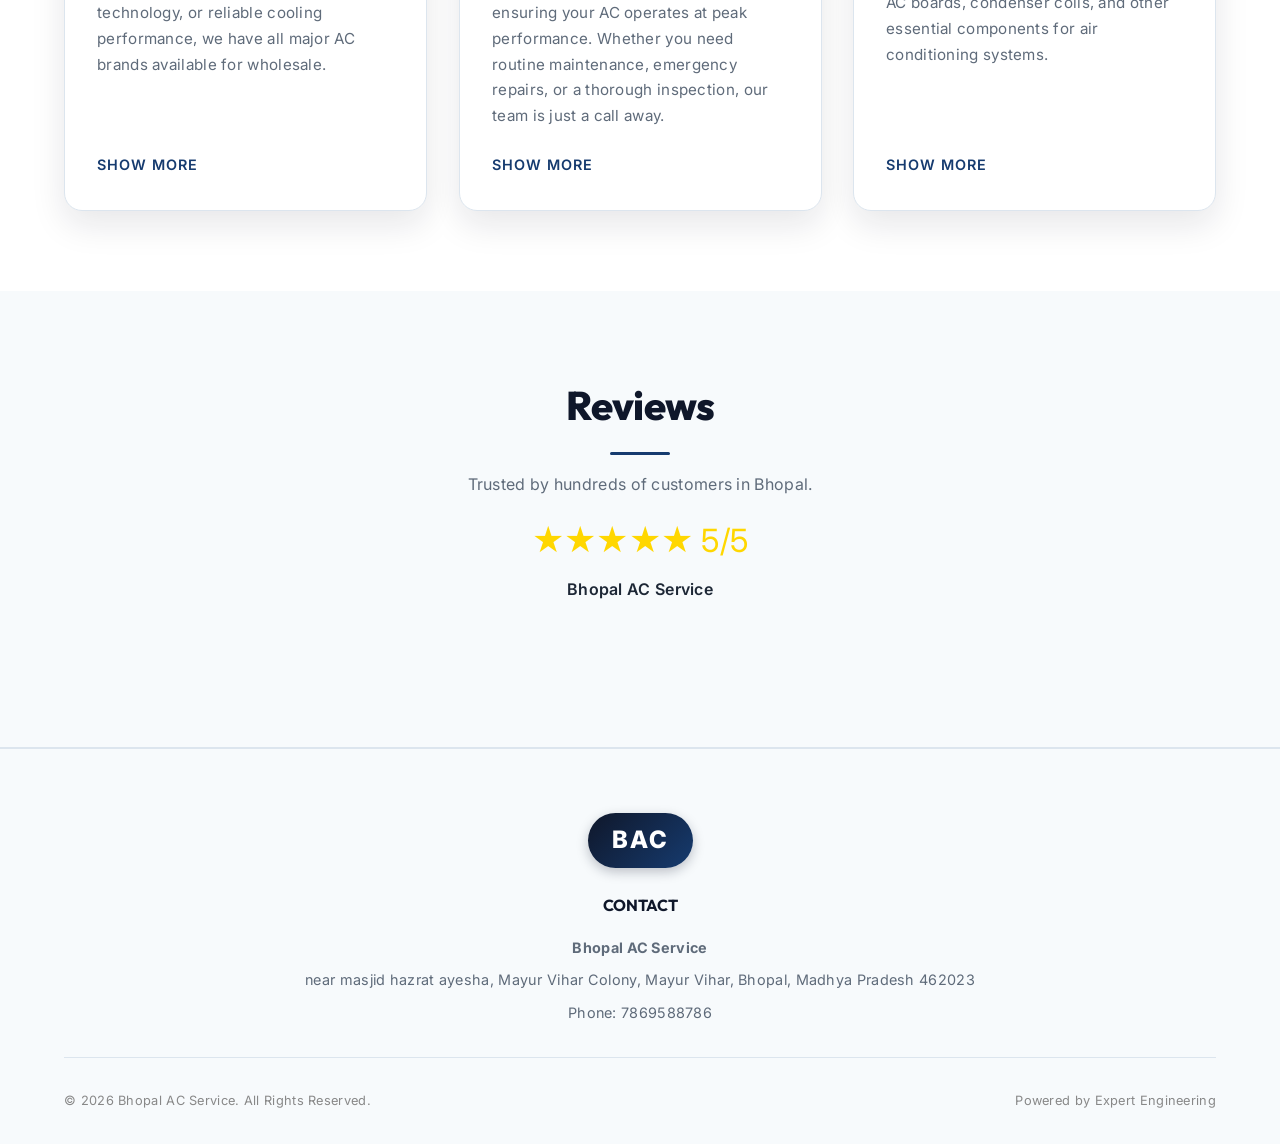
==== commit ea2f4e29: "update" ====
--- a/index.html
+++ b/index.html
@@ -8,9 +8,31 @@
     <!-- Google Fonts - Optimized with preload -->
     <link rel="preconnect" href="https://fonts.googleapis.com">
     <link rel="preconnect" href="https://fonts.gstatic.com" crossorigin>
-    <link href="https://fonts.googleapis.com/css2?family=Inter:wght@400;500;600;700&family=Outfit:wght@400;600;700;800&display=swap" rel="stylesheet">
+    <!-- Preconnect to image CDN and preload hero image for faster LCP -->
+    <link rel="preconnect" href="https://t4.ftcdn.net" crossorigin>
+    <link rel="preload" as="image" href="https://t4.ftcdn.net/jpg/05/11/92/95/360_F_511929539_hkrzPKGI6pEA8TwUfrwrB0g73FyEaowM.jpg">
+        <link href="https://fonts.googleapis.com/css2?family=Inter:wght@400;500;600;700&family=Outfit:wght@400;600;700;800&display=swap" rel="stylesheet">
     
-    <link rel="stylesheet" href="style.css">
+        <!-- Critical CSS (minimal) inlined to avoid render-blocking on LCP -->
+        <style id="critical-css">
+            html { -webkit-text-size-adjust: 100%; }
+            body { font-family: Inter, system-ui, -apple-system, "Segoe UI", Roboto, "Helvetica Neue", Arial; background: #fff; color: #1d2736; margin:0; }
+            .navbar{ position: sticky; top:0; display:flex; align-items:center; justify-content:space-between; padding:1rem 5%; background: rgba(255,255,255,0.92); z-index:1000; border-bottom:1px solid rgba(220,229,238,0.7); }
+            .logo{ display:inline-flex; align-items:center; justify-content:center; width:105px; height:55px; background:#0f172a; color:#fff; border-radius:50px; font-weight:800 }
+            .nav-links{ display:flex; gap:1.5rem; align-items:center }
+            .hero{ position:relative; height:85vh; min-height:420px; display:flex; align-items:center; justify-content:center; text-align:center; color:#fff; overflow:hidden }
+            .hero-bg{ position:absolute; inset:0; width:100%; height:100%; object-fit:cover; z-index:0 }
+            .hero-content{ position:relative; z-index:1; max-width:800px; padding:0 1.5rem }
+            .hero-title{ font-size:clamp(2rem,6vw,4.8rem); font-weight:800; margin:0 0 1rem }
+            .hero-tagline{ font-weight:600; letter-spacing:2px; text-transform:uppercase; margin-bottom:0.75rem }
+            .btn{ display:inline-flex; align-items:center; justify-content:center; padding:0.9rem 1.8rem; border-radius:50px; font-weight:700; text-transform:uppercase; cursor:pointer }
+            .btn-primary{ background:#163b6f; color:#fff }
+            img{ display:block; max-width:100%; }
+        </style>
+
+        <!-- Load main stylesheet non-blocking -->
+        <link rel="preload" href="style.css" as="style" onload="this.onload=null;this.rel='stylesheet'">
+        <noscript><link rel="stylesheet" href="style.css"></noscript>
 </head>
 <body>
 
@@ -38,6 +60,7 @@
 
     <!-- Hero Section -->
     <header class="hero">
+        <img class="hero-bg" src="https://t4.ftcdn.net/jpg/05/11/92/95/360_F_511929539_hkrzPKGI6pEA8TwUfrwrB0g73FyEaowM.jpg" alt="" aria-hidden="true" loading="eager" fetchpriority="high" decoding="async">
         <div class="hero-content">
             <h2 class="hero-tagline">Expert AC Service & Repair</h2>
             <h1 class="hero-title">Let's Fix Your AC</h1>
@@ -107,7 +130,7 @@
                 <h4 style="margin-bottom: 1rem; color: var(--secondary);">CONTACT</h4>
                 <p><strong>Bhopal AC Service</strong></p>
                 <p>near masjid hazrat ayesha, Mayur Vihar Colony, Mayur Vihar, Bhopal, Madhya Pradesh 462023</p>
-                <p>Phone: 7869588786</p>
+                <p>Phone: <a href="tel:7869588786">7869588786</a></p>
             </div>
         </div>
         <div class="footer-bottom">
--- a/style.css
+++ b/style.css
@@ -213,9 +213,7 @@
   position: relative;
   height: 85vh;
   min-height: 600px;
-  background:
-    linear-gradient(140deg, rgba(7, 20, 40, 0.78) 0%, rgba(14, 77, 122, 0.58) 45%, rgba(12, 129, 154, 0.35) 100%),
-    url('https://t4.ftcdn.net/jpg/05/11/92/95/360_F_511929539_hkrzPKGI6pEA8TwUfrwrB0g73FyEaowM.jpg') center/cover no-repeat;
+  /* Background image moved to an <img> for better LCP prioritization */
   display: flex;
   flex-direction: column;
   justify-content: center;
@@ -225,6 +223,18 @@
   overflow: hidden;
 }
 
+.hero-bg {
+  position: absolute;
+  inset: 0;
+  width: 100%;
+  height: 100%;
+  object-fit: cover;
+  object-position: center;
+  z-index: 0;
+  transform-origin: center;
+  filter: contrast(0.95) saturate(0.95) brightness(0.95);
+}
+
 .hero::before {
   content: '';
   position: absolute;
@@ -232,9 +242,10 @@
   left: 0;
   right: 0;
   bottom: 0;
+  /* lighter overlay to keep image clarity while preserving contrast for text */
   background:
-    radial-gradient(circle at top, rgba(14, 158, 189, 0.25), transparent 34%),
-    linear-gradient(to bottom, rgba(7, 14, 25, 0.18) 0%, rgba(7, 14, 25, 0.5) 100%);
+    radial-gradient(circle at top, rgba(14, 158, 189, 0.12), transparent 40%),
+    linear-gradient(to bottom, rgba(7, 14, 25, 0.06) 0%, rgba(7, 14, 25, 0.22) 100%);
 }
 
 .hero::after {
@@ -242,7 +253,8 @@
   position: absolute;
   inset: auto 0 0;
   height: 180px;
-  background: linear-gradient(to top, rgba(255, 255, 255, 0.09), transparent);
+  /* subtle bottom fade only; reduce opacity to avoid looking like blur */
+  background: linear-gradient(to top, rgba(255, 255, 255, 0.04), transparent);
 }
 
 .hero-content {
@@ -1055,8 +1067,10 @@
   }
 
   .hero-content {
-    padding: 0 1.5rem;
-  }
+    transform-origin: center;
+    /* keep image sharp — no CSS filters */
+    filter: none;
+    image-rendering: auto;
 
   .hero-tagline {
     font-size: 0.9rem;
--- a/style.css
+++ b/style.css
@@ -213,9 +213,7 @@
   position: relative;
   height: 85vh;
   min-height: 600px;
-  background:
-    linear-gradient(140deg, rgba(7, 20, 40, 0.78) 0%, rgba(14, 77, 122, 0.58) 45%, rgba(12, 129, 154, 0.35) 100%),
-    url('https://t4.ftcdn.net/jpg/05/11/92/95/360_F_511929539_hkrzPKGI6pEA8TwUfrwrB0g73FyEaowM.jpg') center/cover no-repeat;
+  /* Background image moved to an <img> for better LCP prioritization */
   display: flex;
   flex-direction: column;
   justify-content: center;
@@ -225,6 +223,18 @@
   overflow: hidden;
 }
 
+.hero-bg {
+  position: absolute;
+  inset: 0;
+  width: 100%;
+  height: 100%;
+  object-fit: cover;
+  object-position: center;
+  z-index: 0;
+  transform-origin: center;
+  filter: contrast(0.95) saturate(0.95) brightness(0.95);
+}
+
 .hero::before {
   content: '';
   position: absolute;
@@ -232,9 +242,10 @@
   left: 0;
   right: 0;
   bottom: 0;
+  /* lighter overlay to keep image clarity while preserving contrast for text */
   background:
-    radial-gradient(circle at top, rgba(14, 158, 189, 0.25), transparent 34%),
-    linear-gradient(to bottom, rgba(7, 14, 25, 0.18) 0%, rgba(7, 14, 25, 0.5) 100%);
+    radial-gradient(circle at top, rgba(14, 158, 189, 0.12), transparent 40%),
+    linear-gradient(to bottom, rgba(7, 14, 25, 0.06) 0%, rgba(7, 14, 25, 0.22) 100%);
 }
 
 .hero::after {
@@ -242,7 +253,8 @@
   position: absolute;
   inset: auto 0 0;
   height: 180px;
-  background: linear-gradient(to top, rgba(255, 255, 255, 0.09), transparent);
+  /* subtle bottom fade only; reduce opacity to avoid looking like blur */
+  background: linear-gradient(to top, rgba(255, 255, 255, 0.04), transparent);
 }
 
 .hero-content {
@@ -1055,8 +1067,10 @@
   }
 
   .hero-content {
-    padding: 0 1.5rem;
-  }
+    transform-origin: center;
+    /* keep image sharp — no CSS filters */
+    filter: none;
+    image-rendering: auto;
 
   .hero-tagline {
     font-size: 0.9rem;
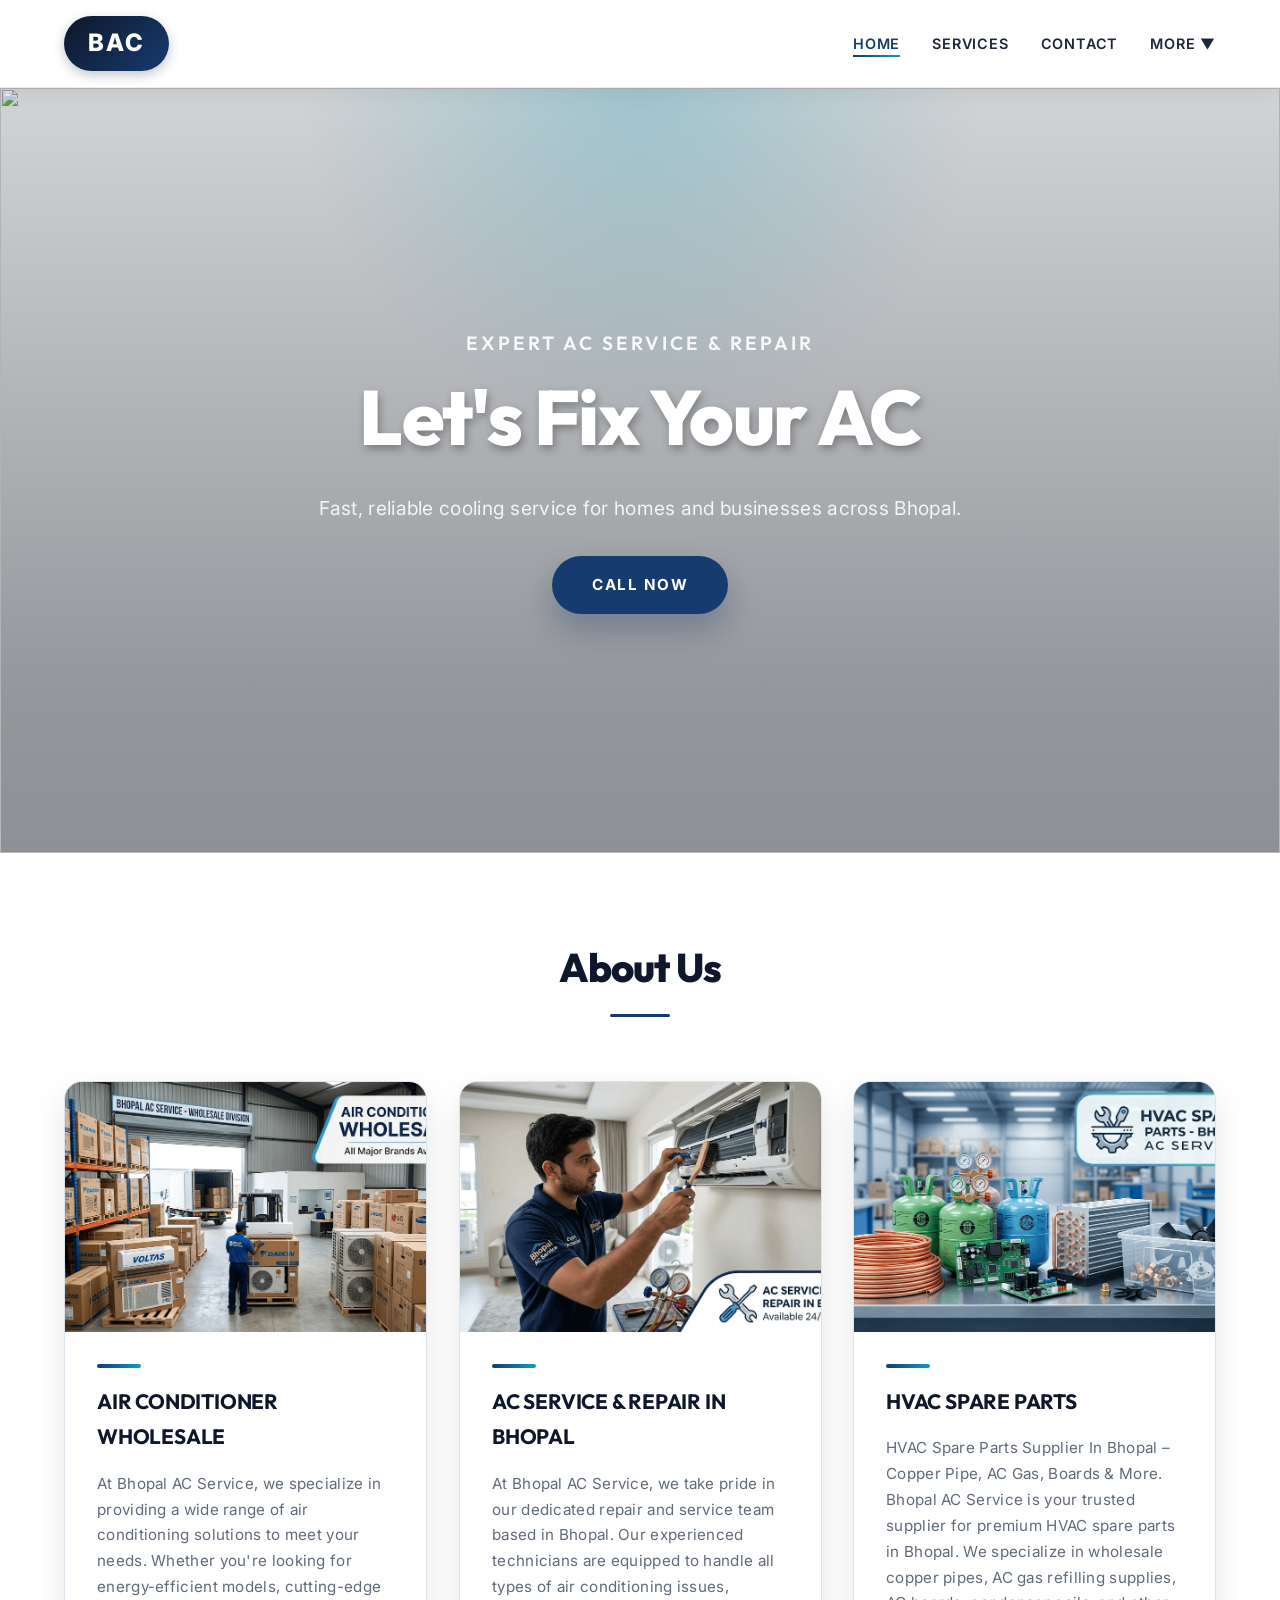
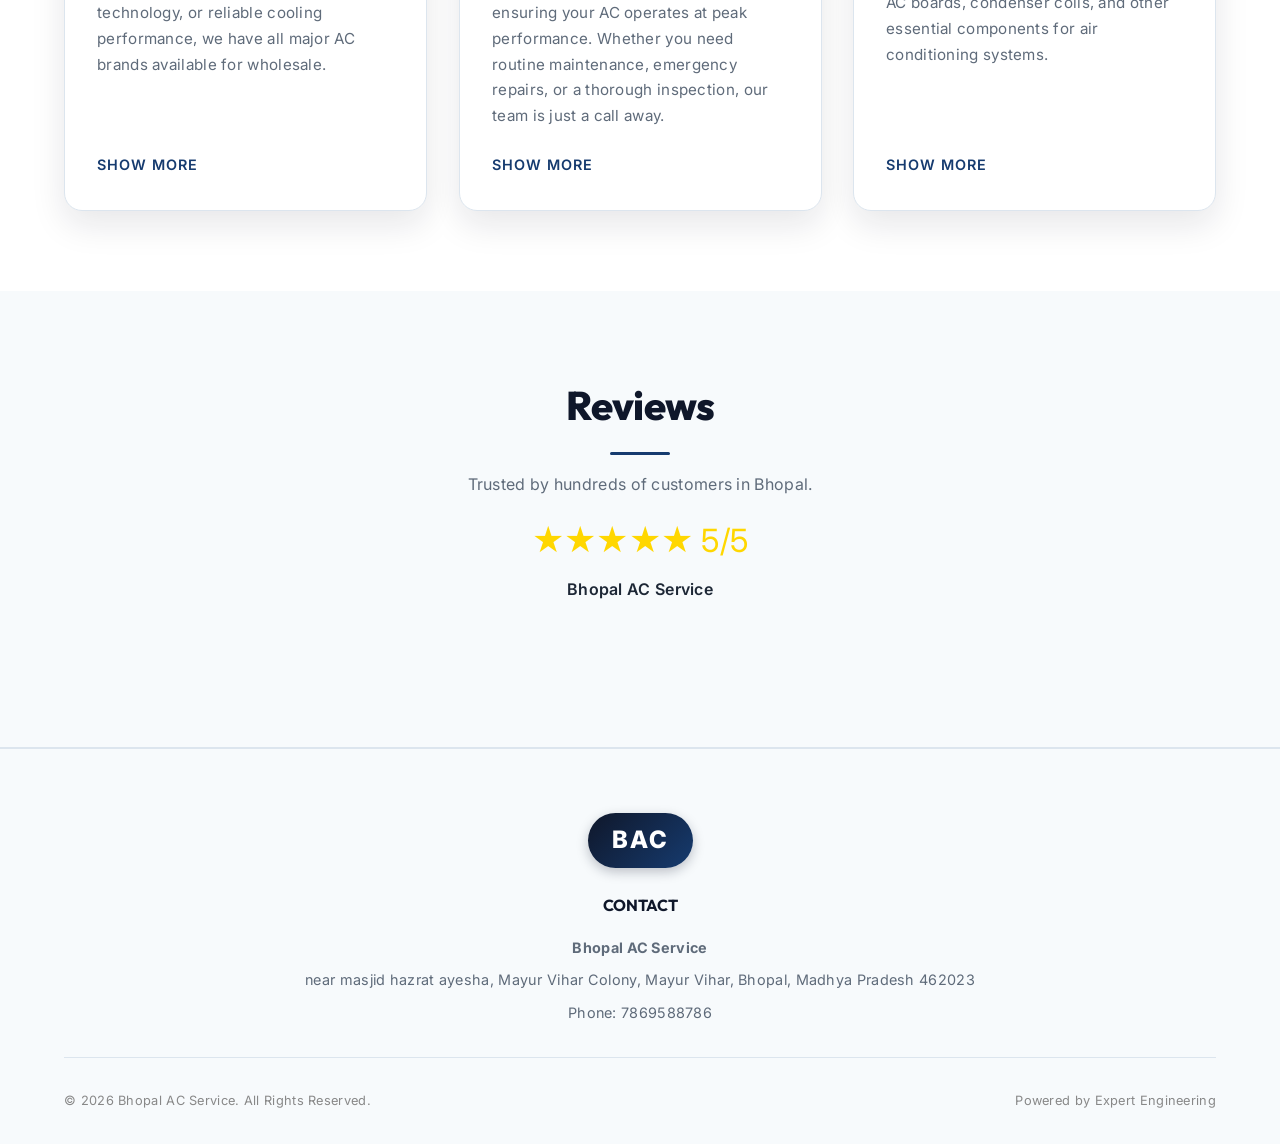
==== commit aa101e90: "update" ====
--- a/index.html
+++ b/index.html
@@ -11,28 +11,9 @@
     <!-- Preconnect to image CDN and preload hero image for faster LCP -->
     <link rel="preconnect" href="https://t4.ftcdn.net" crossorigin>
     <link rel="preload" as="image" href="https://t4.ftcdn.net/jpg/05/11/92/95/360_F_511929539_hkrzPKGI6pEA8TwUfrwrB0g73FyEaowM.jpg">
-        <link href="https://fonts.googleapis.com/css2?family=Inter:wght@400;500;600;700&family=Outfit:wght@400;600;700;800&display=swap" rel="stylesheet">
+    <link href="https://fonts.googleapis.com/css2?family=Inter:wght@400;500;600;700&family=Outfit:wght@400;600;700;800&display=swap" rel="stylesheet">
     
-        <!-- Critical CSS (minimal) inlined to avoid render-blocking on LCP -->
-        <style id="critical-css">
-            html { -webkit-text-size-adjust: 100%; }
-            body { font-family: Inter, system-ui, -apple-system, "Segoe UI", Roboto, "Helvetica Neue", Arial; background: #fff; color: #1d2736; margin:0; }
-            .navbar{ position: sticky; top:0; display:flex; align-items:center; justify-content:space-between; padding:1rem 5%; background: rgba(255,255,255,0.92); z-index:1000; border-bottom:1px solid rgba(220,229,238,0.7); }
-            .logo{ display:inline-flex; align-items:center; justify-content:center; width:105px; height:55px; background:#0f172a; color:#fff; border-radius:50px; font-weight:800 }
-            .nav-links{ display:flex; gap:1.5rem; align-items:center }
-            .hero{ position:relative; height:85vh; min-height:420px; display:flex; align-items:center; justify-content:center; text-align:center; color:#fff; overflow:hidden }
-            .hero-bg{ position:absolute; inset:0; width:100%; height:100%; object-fit:cover; z-index:0 }
-            .hero-content{ position:relative; z-index:1; max-width:800px; padding:0 1.5rem }
-            .hero-title{ font-size:clamp(2rem,6vw,4.8rem); font-weight:800; margin:0 0 1rem }
-            .hero-tagline{ font-weight:600; letter-spacing:2px; text-transform:uppercase; margin-bottom:0.75rem }
-            .btn{ display:inline-flex; align-items:center; justify-content:center; padding:0.9rem 1.8rem; border-radius:50px; font-weight:700; text-transform:uppercase; cursor:pointer }
-            .btn-primary{ background:#163b6f; color:#fff }
-            img{ display:block; max-width:100%; }
-        </style>
-
-        <!-- Load main stylesheet non-blocking -->
-        <link rel="preload" href="style.css" as="style" onload="this.onload=null;this.rel='stylesheet'">
-        <noscript><link rel="stylesheet" href="style.css"></noscript>
+    <link rel="stylesheet" href="style.css">
 </head>
 <body>
 
@@ -60,6 +41,7 @@
 
     <!-- Hero Section -->
     <header class="hero">
+        <!-- LCP-friendly background image as an <img> (easier for browsers to prioritize) -->
         <img class="hero-bg" src="https://t4.ftcdn.net/jpg/05/11/92/95/360_F_511929539_hkrzPKGI6pEA8TwUfrwrB0g73FyEaowM.jpg" alt="" aria-hidden="true" loading="eager" fetchpriority="high" decoding="async">
         <div class="hero-content">
             <h2 class="hero-tagline">Expert AC Service & Repair</h2>
--- a/style.css
+++ b/style.css
@@ -242,10 +242,9 @@
   left: 0;
   right: 0;
   bottom: 0;
-  /* lighter overlay to keep image clarity while preserving contrast for text */
   background:
-    radial-gradient(circle at top, rgba(14, 158, 189, 0.12), transparent 40%),
-    linear-gradient(to bottom, rgba(7, 14, 25, 0.06) 0%, rgba(7, 14, 25, 0.22) 100%);
+    radial-gradient(circle at top, rgba(14, 158, 189, 0.25), transparent 34%),
+    linear-gradient(to bottom, rgba(7, 14, 25, 0.18) 0%, rgba(7, 14, 25, 0.5) 100%);
 }
 
 .hero::after {
@@ -253,8 +252,7 @@
   position: absolute;
   inset: auto 0 0;
   height: 180px;
-  /* subtle bottom fade only; reduce opacity to avoid looking like blur */
-  background: linear-gradient(to top, rgba(255, 255, 255, 0.04), transparent);
+  background: linear-gradient(to top, rgba(255, 255, 255, 0.09), transparent);
 }
 
 .hero-content {
@@ -1067,10 +1065,8 @@
   }
 
   .hero-content {
-    transform-origin: center;
-    /* keep image sharp — no CSS filters */
-    filter: none;
-    image-rendering: auto;
+    padding: 0 1.5rem;
+  }
 
   .hero-tagline {
     font-size: 0.9rem;
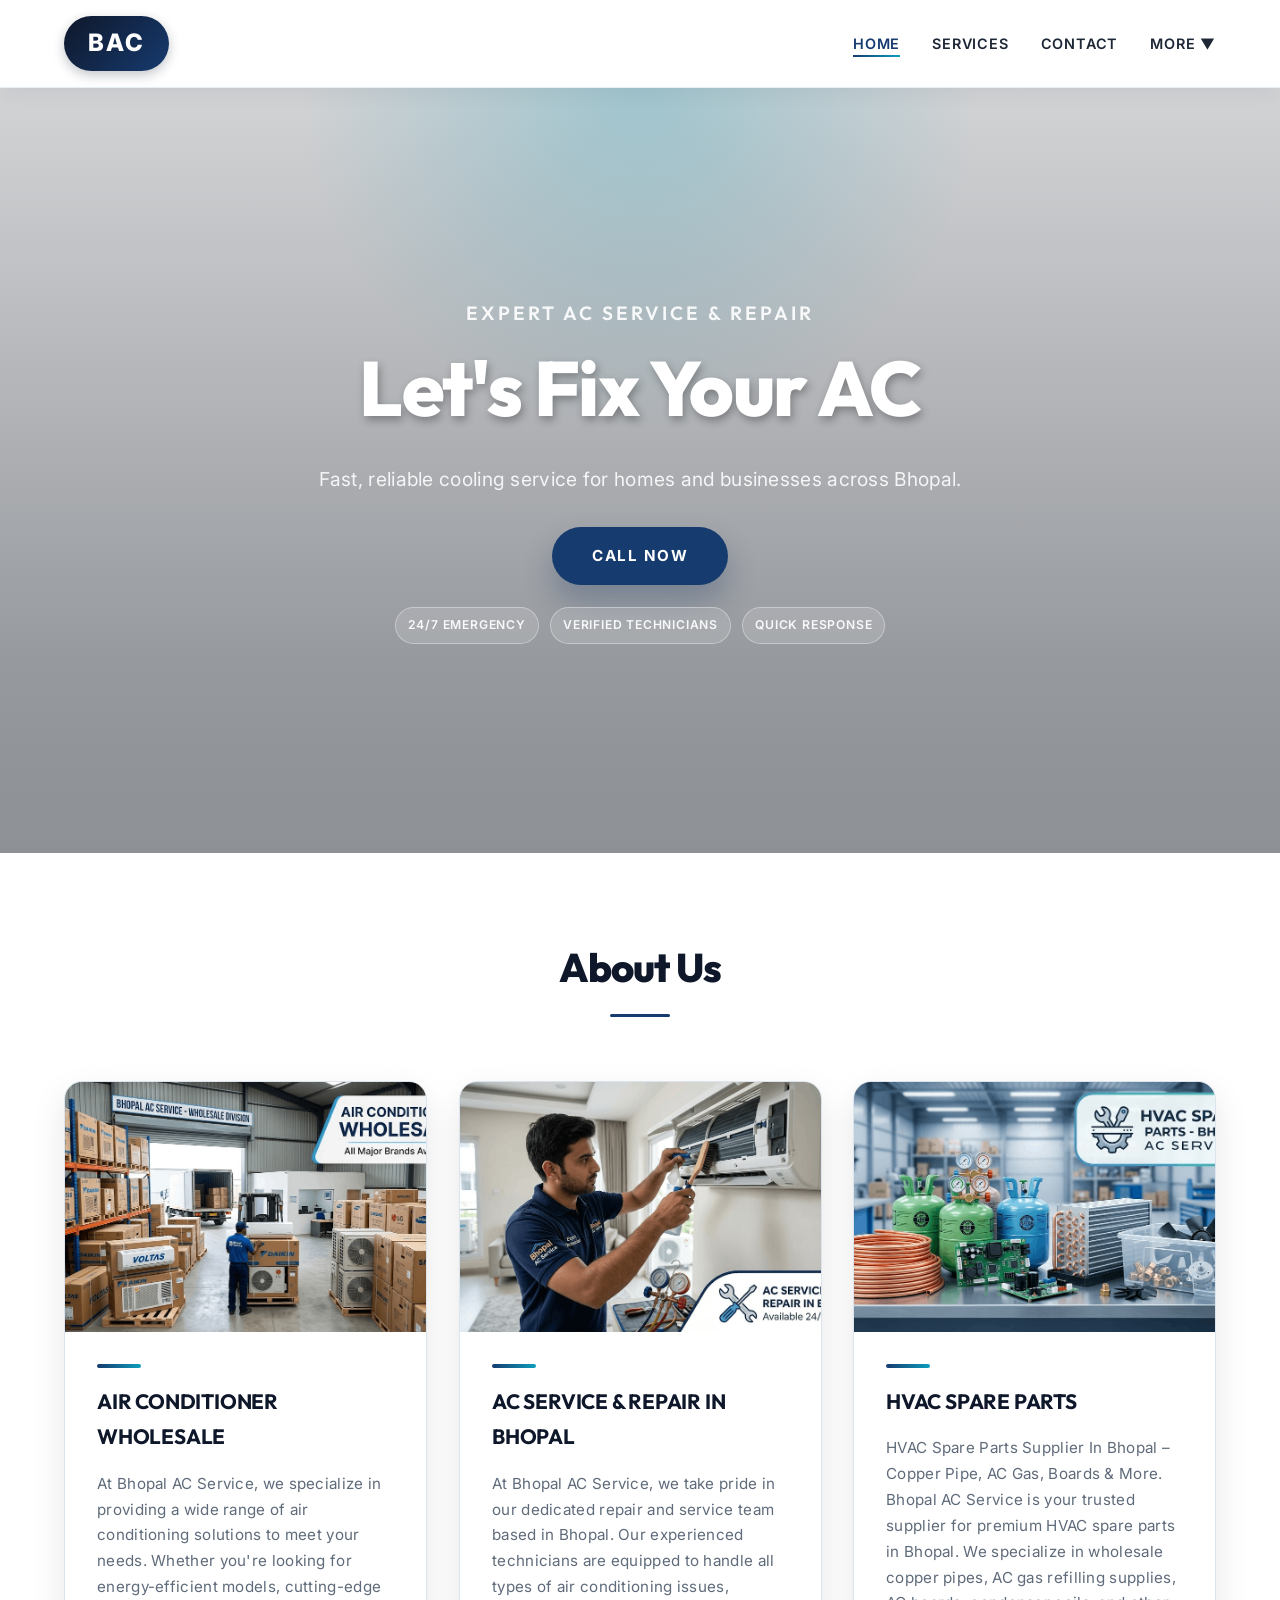
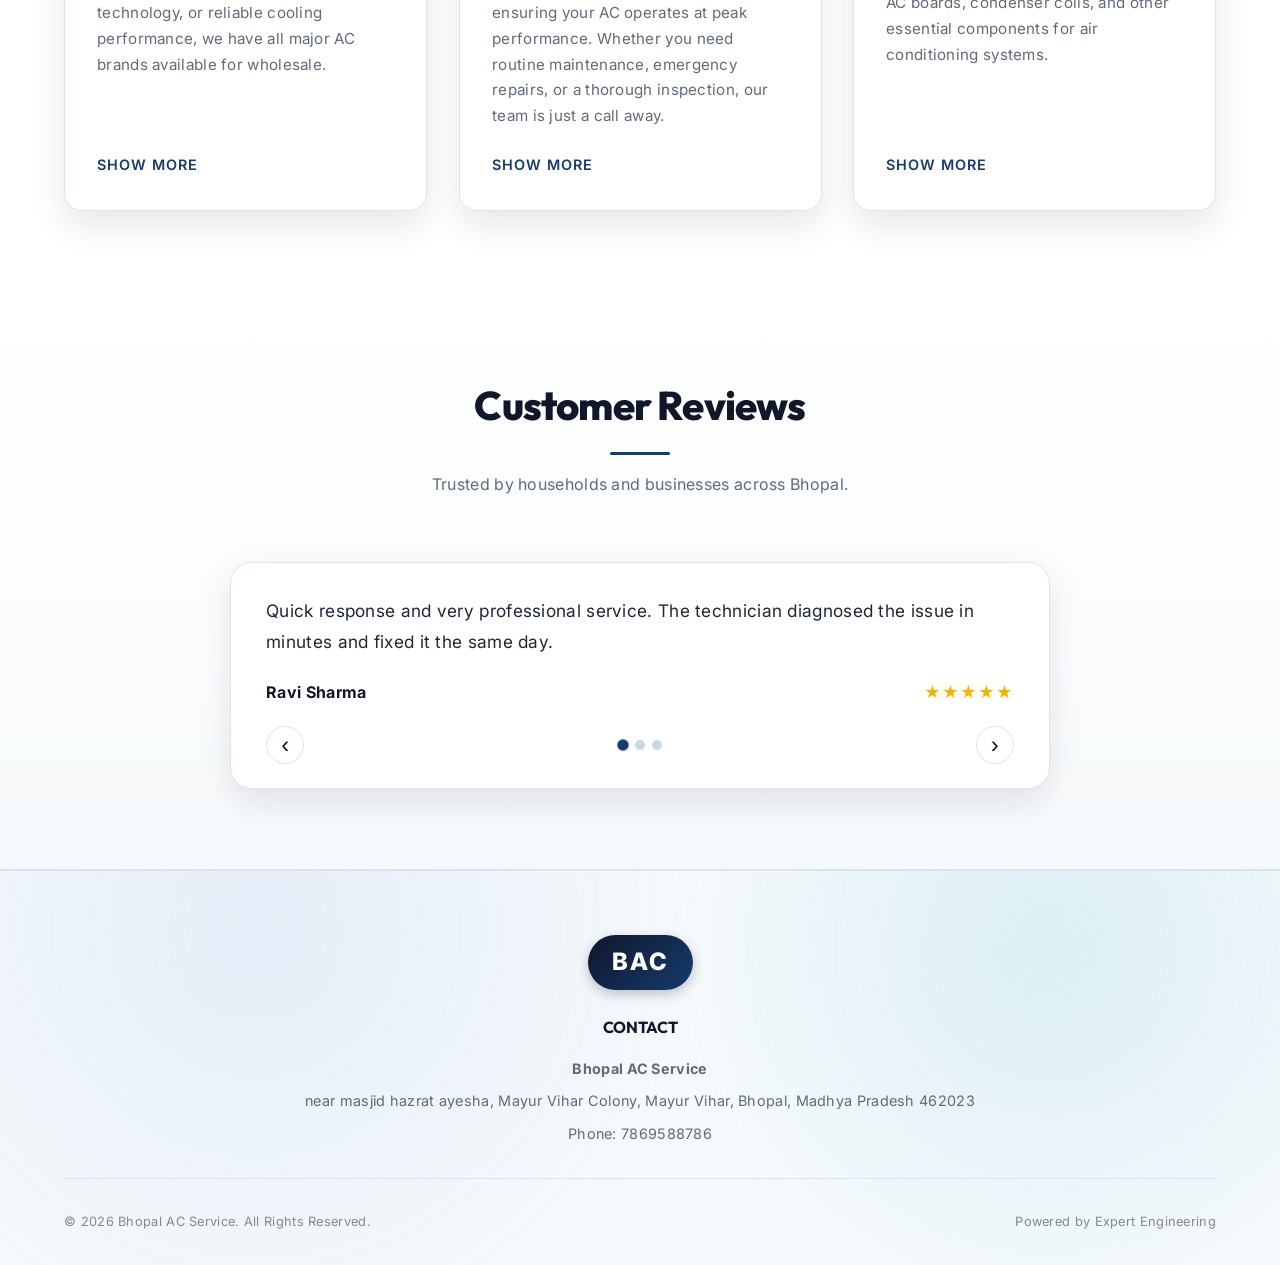
==== commit 3c54a52b: "update" ====
--- a/index.html
+++ b/index.html
@@ -48,6 +48,11 @@
             <h1 class="hero-title">Let's Fix Your AC</h1>
             <p style="font-size: 1.2rem; margin-bottom: 2rem;">Fast, reliable cooling service for homes and businesses across Bhopal.</p>
             <a href="tel:7869588786" class="btn btn-primary">Call Now</a>
+            <div class="hero-highlights" aria-label="Service highlights">
+                <span>24/7 Emergency</span>
+                <span>Verified Technicians</span>
+                <span>Quick Response</span>
+            </div>
         </div>
     </header>
 
@@ -90,15 +95,46 @@
         </div>
     </section>
 
-    <!-- Reviews Section Placeholder -->
-    <section class="section" style="background: var(--bg-alt);">
+    <!-- Reviews Section -->
+    <section class="section reviews-section" id="reviews">
         <div class="section-header">
-            <h2 class="section-title">Reviews</h2>
-            <p style="margin-top: 1rem; color: var(--text-muted);">Trusted by hundreds of customers in Bhopal.</p>
-            <div style="font-size: 2rem; color: #FFD700; margin-top: 1rem;">
-                ★★★★★ 5/5
+            <h2 class="section-title">Customer Reviews</h2>
+            <p class="reviews-intro">Trusted by households and businesses across Bhopal.</p>
+        </div>
+        <div class="testimonial-slider" data-slider>
+            <article class="testimonial-card active" aria-hidden="false">
+                <p class="testimonial-text">Quick response and very professional service. The technician diagnosed the issue in minutes and fixed it the same day.</p>
+                <div class="testimonial-meta">
+                    <span class="testimonial-name">Ravi Sharma</span>
+                    <span class="testimonial-rating">★★★★★</span>
+                </div>
+            </article>
+
+            <article class="testimonial-card" aria-hidden="true">
+                <p class="testimonial-text">Great experience from booking to repair. Transparent pricing, clean work, and my AC is cooling like new again.</p>
+                <div class="testimonial-meta">
+                    <span class="testimonial-name">Ayesha Khan</span>
+                    <span class="testimonial-rating">★★★★★</span>
+                </div>
+            </article>
+
+            <article class="testimonial-card" aria-hidden="true">
+                <p class="testimonial-text">Highly recommended for emergency service. They came late evening and solved the problem without unnecessary upselling.</p>
+                <div class="testimonial-meta">
+                    <span class="testimonial-name">Manoj Verma</span>
+                    <span class="testimonial-rating">★★★★★</span>
+                </div>
+            </article>
+
+            <div class="testimonial-controls">
+                <button type="button" class="testimonial-nav" data-prev aria-label="Previous review">&#8249;</button>
+                <div class="testimonial-dots" role="tablist" aria-label="Review slides">
+                    <button type="button" class="dot active" data-slide="0" aria-label="Review 1"></button>
+                    <button type="button" class="dot" data-slide="1" aria-label="Review 2"></button>
+                    <button type="button" class="dot" data-slide="2" aria-label="Review 3"></button>
+                </div>
+                <button type="button" class="testimonial-nav" data-next aria-label="Next review">&#8250;</button>
             </div>
-            <p style="margin-top: 0.5rem; font-weight: 600;">Bhopal AC Service</p>
         </div>
     </section>
 
--- a/style.css
+++ b/style.css
@@ -18,6 +18,8 @@
   --shadow-sm: 0 6px 20px rgba(15, 23, 42, 0.06);
   --shadow-md: 0 14px 34px rgba(15, 23, 42, 0.1);
   --shadow-lg: 0 22px 50px rgba(15, 23, 42, 0.14);
+  --surface-glass: rgba(255, 255, 255, 0.14);
+  --scroll-progress: 0%;
   --transition: all 0.3s ease;
   --transition-smooth: all 0.5s cubic-bezier(0.25, 0.46, 0.45, 0.94);
 }
@@ -42,6 +44,31 @@
   text-rendering: optimizeLegibility;
   -webkit-font-smoothing: antialiased;
   overflow-x: hidden;
+  opacity: 0;
+  transform: translateY(6px);
+  transition: opacity 0.4s ease, transform 0.4s ease;
+}
+
+body.page-ready {
+  opacity: 1;
+  transform: translateY(0);
+}
+
+body.page-exit {
+  opacity: 0;
+  transform: translateY(8px);
+}
+
+body::before {
+  content: '';
+  position: fixed;
+  top: 0;
+  left: 0;
+  width: var(--scroll-progress);
+  height: 3px;
+  background: linear-gradient(90deg, var(--accent), var(--primary-light), var(--primary));
+  z-index: 1200;
+  transition: width 0.08s linear;
 }
 
 h1, h2, h3, h4, h5, h6, .logo-text {
@@ -233,6 +260,8 @@
   z-index: 0;
   transform-origin: center;
   filter: contrast(0.95) saturate(0.95) brightness(0.95);
+  transform: scale(1.03);
+  animation: kenBurns 18s ease-in-out infinite alternate;
 }
 
 .hero::before {
@@ -245,6 +274,7 @@
   background:
     radial-gradient(circle at top, rgba(14, 158, 189, 0.25), transparent 34%),
     linear-gradient(to bottom, rgba(7, 14, 25, 0.18) 0%, rgba(7, 14, 25, 0.5) 100%);
+  animation: gradientFloat 9s ease-in-out infinite;
 }
 
 .hero::after {
@@ -261,6 +291,44 @@
   max-width: 800px;
   padding: 0 2rem;
   animation: fadeInUp 0.75s ease-out;
+}
+
+.hero-content > * {
+  animation-fill-mode: both;
+}
+
+.hero-content .btn-primary {
+  animation: fadeInUp 0.7s ease-out 0.25s;
+}
+
+.hero-highlights {
+  margin-top: 1.4rem;
+  display: flex;
+  justify-content: center;
+  gap: 0.7rem;
+  flex-wrap: wrap;
+}
+
+.hero-highlights span {
+  font-size: 0.76rem;
+  letter-spacing: 0.8px;
+  text-transform: uppercase;
+  font-weight: 600;
+  color: rgba(255, 255, 255, 0.92);
+  border: 1px solid rgba(255, 255, 255, 0.36);
+  background: var(--surface-glass);
+  backdrop-filter: blur(4px);
+  padding: 0.42rem 0.75rem;
+  border-radius: 999px;
+  animation: fadeInUp 0.6s ease-out;
+}
+
+.hero-highlights span:nth-child(2) {
+  animation-delay: 0.08s;
+}
+
+.hero-highlights span:nth-child(3) {
+  animation-delay: 0.16s;
 }
 
 .hero-tagline {
@@ -406,28 +474,31 @@
   height: 100%;
   display: flex;
   flex-direction: column;
-  animation: fadeInUp 0.65s ease-out both;
   border: 1px solid var(--border-color);
   will-change: transform;
   contain: layout style paint;
-}
-
-.about-card:nth-child(1) {
-  animation-delay: 0.1s;
-}
-
-.about-card:nth-child(2) {
-  animation-delay: 0.2s;
-}
-
-.about-card:nth-child(3) {
-  animation-delay: 0.3s;
+  isolation: isolate;
 }
 
 .about-card:hover {
   transform: translateY(-10px);
   box-shadow: var(--shadow-lg);
   border-color: var(--primary);
+}
+
+.about-card::after {
+  content: '';
+  position: absolute;
+  inset: 0;
+  background: linear-gradient(120deg, transparent 20%, rgba(255, 255, 255, 0.35) 48%, transparent 70%);
+  transform: translateX(-140%);
+  transition: transform 0.65s ease;
+  pointer-events: none;
+  z-index: 1;
+}
+
+.about-card:hover::after {
+  transform: translateX(140%);
 }
 
 .about-card img {
@@ -519,31 +590,30 @@
   padding: 1rem;
   box-shadow: var(--shadow-sm);
   border: 1px solid var(--border-color);
-  animation: fadeInUp 0.65s ease-out both;
   will-change: transform;
   contain: layout style paint;
-}
-
-.service-item:nth-child(1) {
-  animation-delay: 0.1s;
-}
-
-.service-item:nth-child(2) {
-  animation-delay: 0.2s;
-}
-
-.service-item:nth-child(3) {
-  animation-delay: 0.3s;
-}
-
-.service-item:nth-child(4) {
-  animation-delay: 0.4s;
+  isolation: isolate;
 }
 
 .service-item:hover {
   transform: translateY(-6px);
   box-shadow: var(--shadow-md);
   border-color: var(--primary);
+}
+
+.service-item::after {
+  content: '';
+  position: absolute;
+  inset: 0;
+  background: linear-gradient(120deg, transparent 24%, rgba(255, 255, 255, 0.28) 49%, transparent 74%);
+  transform: translateX(-150%);
+  transition: transform 0.65s ease;
+  pointer-events: none;
+  z-index: 1;
+}
+
+.service-item:hover::after {
+  transform: translateX(150%);
 }
 
 .service-img-wrap {
@@ -588,6 +658,110 @@
 /* FAQ Section */
 .faq-section {
   background-color: var(--bg-alt);
+}
+
+.reviews-section {
+  background: linear-gradient(180deg, var(--bg-alt) 0%, #ffffff 100%);
+}
+
+.reviews-intro {
+  margin-top: 1rem;
+  color: var(--text-muted);
+}
+
+.testimonial-slider {
+  max-width: 820px;
+  margin: 0 auto;
+  position: relative;
+  border: 1px solid var(--border-color);
+  border-radius: 22px;
+  background: #ffffff;
+  box-shadow: var(--shadow-md);
+  padding: 2rem 2.2rem 1.5rem;
+  overflow: hidden;
+}
+
+.testimonial-card {
+  display: none;
+  opacity: 0;
+  transform: translateY(10px);
+}
+
+.testimonial-card.active {
+  display: block;
+  animation: fadeInUp 0.45s ease forwards;
+}
+
+.testimonial-text {
+  font-size: 1.08rem;
+  color: var(--text-main);
+  margin-bottom: 1.4rem;
+  line-height: 1.8;
+}
+
+.testimonial-meta {
+  display: flex;
+  justify-content: space-between;
+  align-items: center;
+  gap: 0.8rem;
+}
+
+.testimonial-name {
+  font-weight: 700;
+  color: var(--secondary);
+}
+
+.testimonial-rating {
+  color: #f5b301;
+  letter-spacing: 1px;
+  font-size: 1rem;
+}
+
+.testimonial-controls {
+  margin-top: 1.2rem;
+  display: flex;
+  align-items: center;
+  justify-content: space-between;
+}
+
+.testimonial-nav {
+  width: 38px;
+  height: 38px;
+  border-radius: 50%;
+  border: 1px solid var(--border-color);
+  background: #ffffff;
+  color: var(--secondary);
+  font-size: 1.5rem;
+  line-height: 1;
+  cursor: pointer;
+  transition: var(--transition);
+}
+
+.testimonial-nav:hover {
+  background: var(--primary);
+  color: #ffffff;
+  border-color: var(--primary);
+}
+
+.testimonial-dots {
+  display: flex;
+  gap: 0.45rem;
+  align-items: center;
+}
+
+.testimonial-dots .dot {
+  width: 10px;
+  height: 10px;
+  border-radius: 50%;
+  border: none;
+  background: #cad7e5;
+  cursor: pointer;
+  transition: transform 0.2s ease, background-color 0.2s ease;
+}
+
+.testimonial-dots .dot.active {
+  background: var(--primary);
+  transform: scale(1.15);
 }
 
 .faq-container {
@@ -806,7 +980,10 @@
 
 /* Footer */
 .footer {
-  background-color: var(--bg-alt);
+  background:
+    radial-gradient(circle at 20% 15%, rgba(47, 111, 214, 0.09), transparent 42%),
+    radial-gradient(circle at 82% 20%, rgba(14, 158, 189, 0.12), transparent 35%),
+    var(--bg-alt);
   padding: 4rem 5% 2rem;
   text-align: center;
   border-top: 2px solid var(--border-color);
@@ -940,17 +1117,43 @@
   }
 }
 
+@keyframes kenBurns {
+  from {
+    transform: scale(1.02) translateY(0);
+  }
+  to {
+    transform: scale(1.08) translateY(-1.5%);
+  }
+}
+
+@keyframes gradientFloat {
+  0%,
+  100% {
+    opacity: 0.95;
+    transform: translateY(0);
+  }
+  50% {
+    opacity: 1;
+    transform: translateY(-1.2%);
+  }
+}
+
 /* Scroll triggered animations */
 .about-card:not(.visible),
 .service-item:not(.visible),
 .faq-item:not(.visible),
 .section:not(.visible) {
   opacity: 0;
+  transform: translateY(24px);
 }
 
 .about-card.visible,
 .service-item.visible,
-.faq-item.visible,
+.faq-item.visible {
+  animation: fadeInUp 0.55s ease-out forwards;
+  animation-delay: var(--reveal-delay, 0ms);
+}
+
 .section.visible {
   animation: fadeInUp 0.55s ease-out forwards;
 }
@@ -982,6 +1185,16 @@
     animation-iteration-count: 1 !important;
     transition-duration: 0.01ms !important;
     scroll-behavior: auto !important;
+  }
+
+  body::before {
+    transition: none;
+  }
+
+  body {
+    opacity: 1;
+    transform: none;
+    transition: none;
   }
 }
 
@@ -1084,6 +1297,16 @@
     margin-bottom: 1.5rem;
   }
 
+  .hero-highlights {
+    margin-top: 1.1rem;
+    gap: 0.5rem;
+  }
+
+  .hero-highlights span {
+    font-size: 0.7rem;
+    padding: 0.38rem 0.62rem;
+  }
+
   .hero::after {
     height: 120px;
   }
@@ -1236,6 +1459,22 @@
     font-size: 0.95rem;
   }
 
+  .testimonial-slider {
+    padding: 1.5rem 1.4rem 1.2rem;
+    border-radius: 16px;
+  }
+
+  .testimonial-text {
+    font-size: 0.96rem;
+    margin-bottom: 1rem;
+  }
+
+  .testimonial-nav {
+    width: 34px;
+    height: 34px;
+    font-size: 1.3rem;
+  }
+
   .faq-icon {
     font-size: 1.2rem;
   }
@@ -1321,6 +1560,17 @@
     margin-bottom: 1.2rem;
   }
 
+  .hero-highlights {
+    margin-top: 0.9rem;
+    gap: 0.45rem;
+  }
+
+  .hero-highlights span {
+    font-size: 0.66rem;
+    padding: 0.34rem 0.55rem;
+    letter-spacing: 0.5px;
+  }
+
   .hero::after {
     height: 90px;
   }
@@ -1469,6 +1719,12 @@
     margin-bottom: 0.8rem;
   }
 
+  .testimonial-meta {
+    flex-direction: column;
+    align-items: flex-start;
+    gap: 0.35rem;
+  }
+
   /* Footer */
   .footer {
     padding: 2rem 3% 1rem;
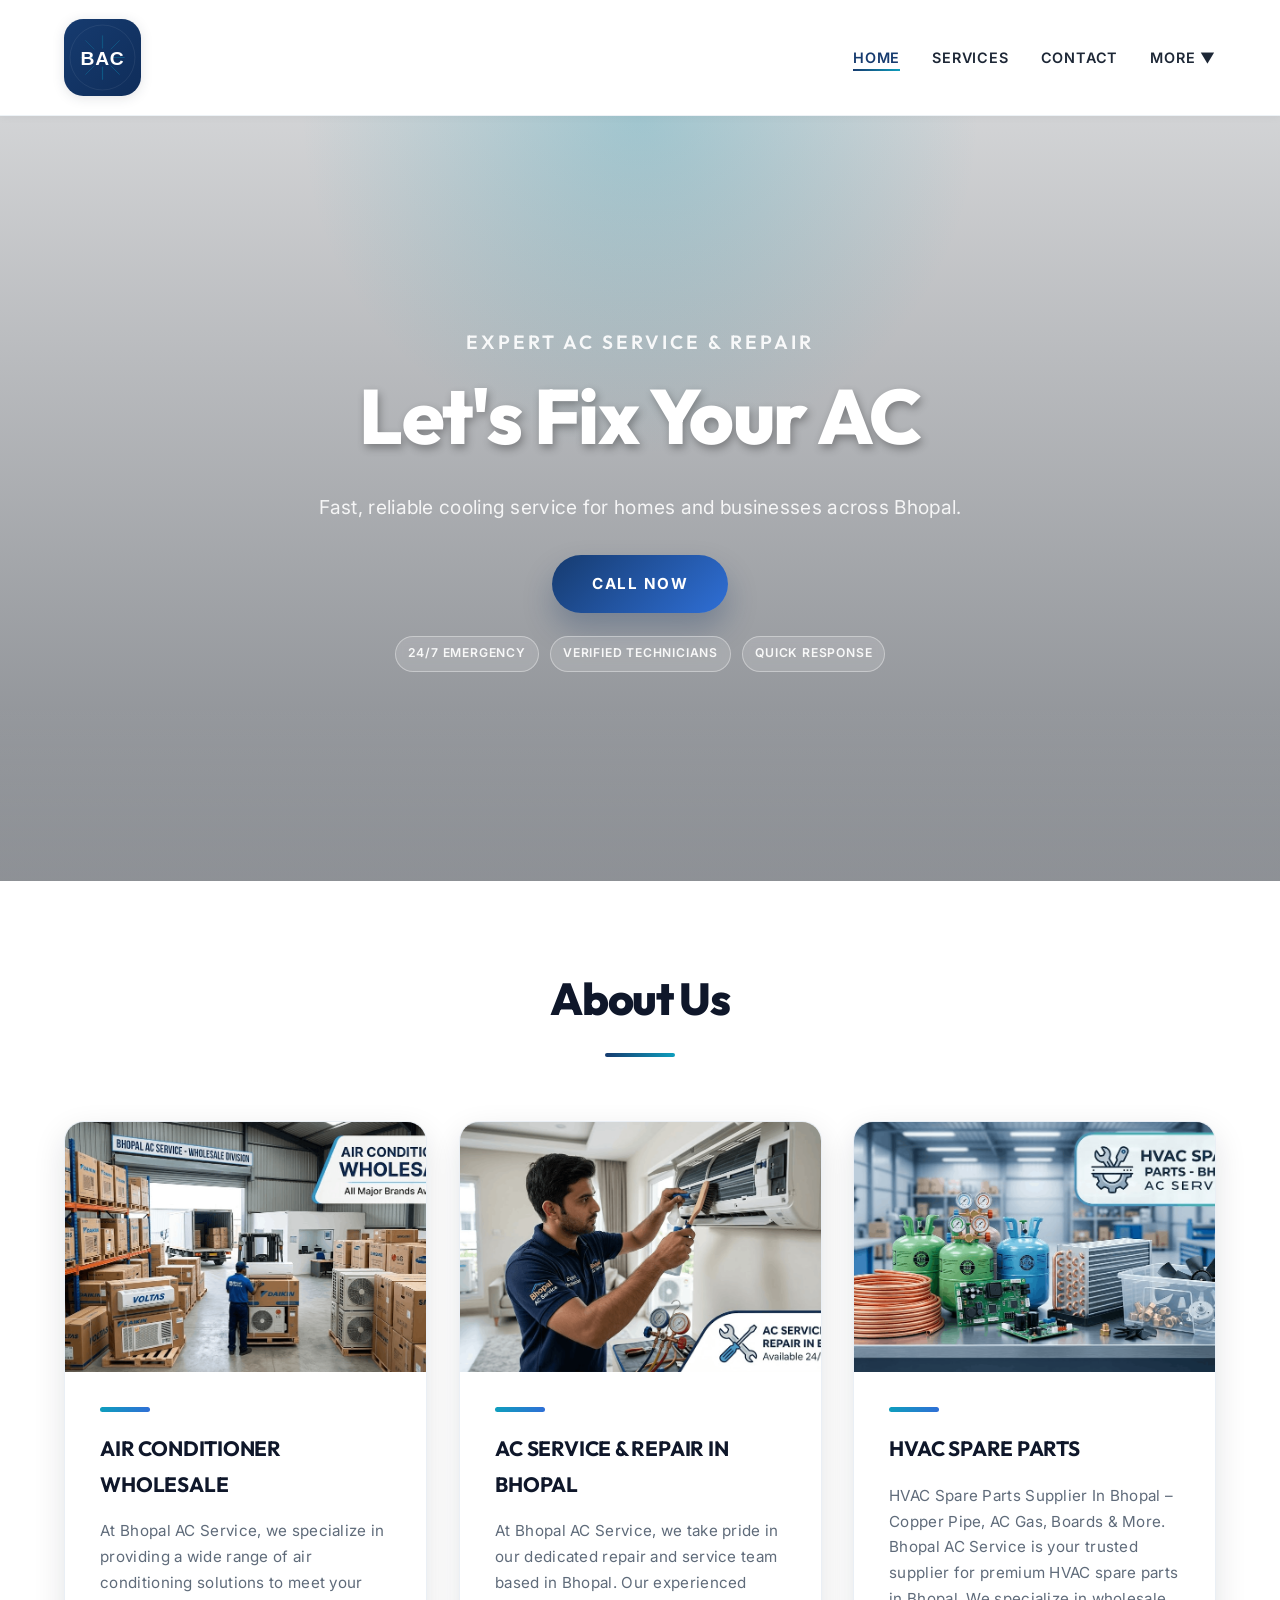
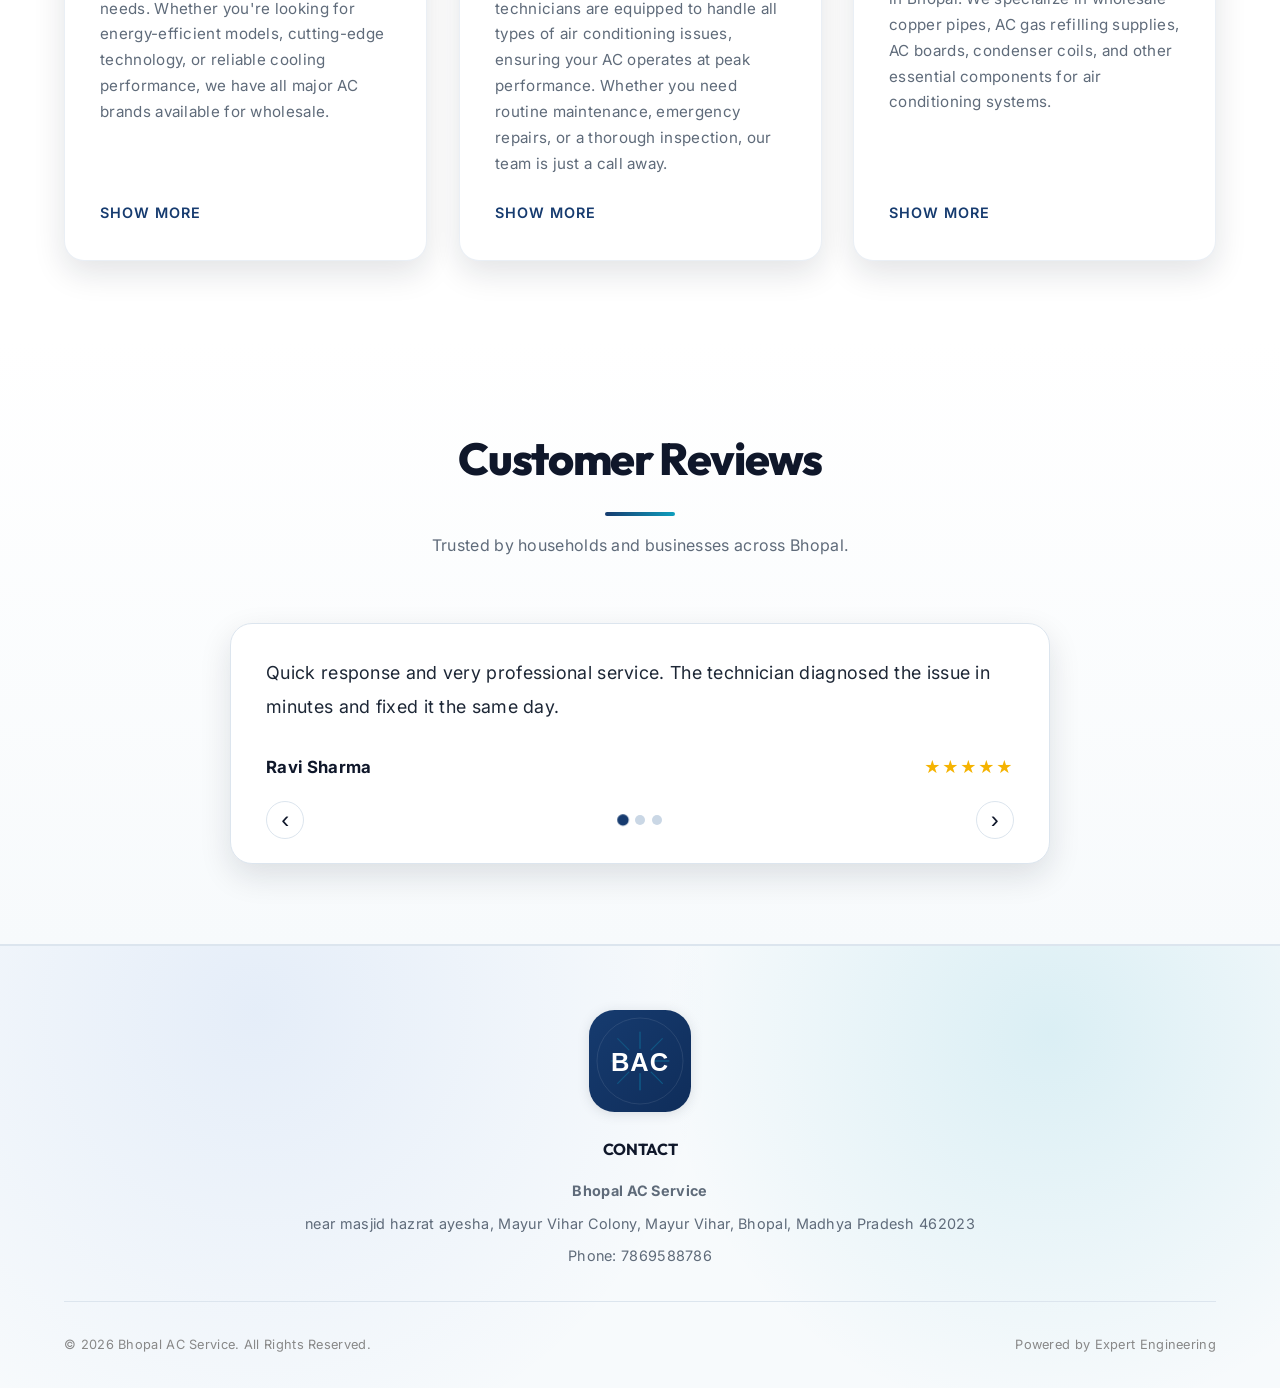
==== commit 80b6da0d: "update" ====
--- a/index.html
+++ b/index.html
@@ -12,6 +12,7 @@
     <link rel="preconnect" href="https://t4.ftcdn.net" crossorigin>
     <link rel="preload" as="image" href="https://t4.ftcdn.net/jpg/05/11/92/95/360_F_511929539_hkrzPKGI6pEA8TwUfrwrB0g73FyEaowM.jpg">
     <link href="https://fonts.googleapis.com/css2?family=Inter:wght@400;500;600;700&family=Outfit:wght@400;600;700;800&display=swap" rel="stylesheet">
+    <link rel="icon" type="image/svg+xml" href="images/logo.svg">
     
     <link rel="stylesheet" href="style.css">
 </head>
@@ -20,7 +21,9 @@
     <!-- Navigation -->
     <nav class="navbar">
         <div class="logo-container">
-            <a href="index.html" class="logo" aria-label="Bhopal AC Service Home">BAC</a>
+            <a href="index.html" class="logo" aria-label="Bhopal AC Service Home">
+                <img src="images/logo.svg" alt="Bhopal AC Service logo" class="logo-image" loading="eager" decoding="async">
+            </a>
         </div>
         
         <div class="mobile-toggle">☰</div>
@@ -142,7 +145,9 @@
     <footer class="footer">
         <div class="footer-content">
             <div class="logo-container">
-                <div class="logo">BAC</div>
+                <div class="logo">
+                    <img src="images/logo.svg" alt="Bhopal AC Service logo" class="logo-image" loading="lazy" decoding="async">
+                </div>
             </div>
             <div class="footer-info">
                 <h4 style="margin-bottom: 1rem; color: var(--secondary);">CONTACT</h4>
--- a/style.css
+++ b/style.css
@@ -15,9 +15,10 @@
   --warning: #F59E0B;
   --font-heading: 'Outfit', sans-serif;
   --font-body: 'Inter', sans-serif;
-  --shadow-sm: 0 6px 20px rgba(15, 23, 42, 0.06);
-  --shadow-md: 0 14px 34px rgba(15, 23, 42, 0.1);
-  --shadow-lg: 0 22px 50px rgba(15, 23, 42, 0.14);
+  --shadow-sm: 0 4px 12px rgba(15, 23, 42, 0.08);
+  --shadow-md: 0 12px 32px rgba(15, 23, 42, 0.12);
+  --shadow-lg: 0 20px 48px rgba(15, 23, 42, 0.16);
+  --shadow-xl: 0 28px 64px rgba(15, 23, 42, 0.18);
   --surface-glass: rgba(255, 255, 255, 0.14);
   --scroll-progress: 0%;
   --transition: all 0.3s ease;
@@ -103,13 +104,13 @@
   display: flex;
   justify-content: space-between;
   align-items: center;
-  padding: 1rem 5%;
-  background: rgba(255, 255, 255, 0.9);
-  backdrop-filter: blur(14px);
+  padding: 1.2rem 5%;
+  background: rgba(255, 255, 255, 0.95);
+  backdrop-filter: blur(16px);
   z-index: 1000;
-  box-shadow: var(--shadow-sm);
+  box-shadow: 0 2px 8px rgba(15, 23, 42, 0.04);
   transition: var(--transition-smooth);
-  border-bottom: 1px solid rgba(220, 229, 238, 0.7);
+  border-bottom: 1px solid rgba(220, 229, 238, 0.5);
 }
 
 .navbar.scrolled {
@@ -125,29 +126,29 @@
 .logo-container {
   display: flex;
   align-items: center;
-  border-radius: 10%;
 }
 
 .logo {
-  background: linear-gradient(135deg, var(--secondary), var(--primary));
-  color: #fff;
-  width: 105px;
-  height: 55px;
-  padding: 0 5px;
-  display: flex;
+  display: inline-flex;
   justify-content: center;
   align-items: center;
-  font-weight: 800;
-  font-size: 1.5rem;
-  letter-spacing: 2px;
-  border-radius: 50px;
   transition: var(--transition-smooth);
-  box-shadow: 0 4px 12px rgba(15, 23, 42, 0.25);
+  line-height: 0;
 }
 
 .logo:hover {
   transform: translateY(-2px);
-  box-shadow: 0 6px 18px rgba(15, 23, 42, 0.35);
+}
+
+.logo-image {
+  width: clamp(70px, 6vw, 95px);
+  height: auto;
+  display: block;
+  filter: drop-shadow(0 2px 6px rgba(15, 23, 42, 0.12));
+}
+
+.footer .logo-image {
+  width: clamp(80px, 8vw, 110px);
 }
 
 .nav-links {
@@ -395,20 +396,21 @@
 }
 
 .btn-primary {
-  background: var(--primary);
+  background: linear-gradient(135deg, var(--primary), var(--primary-light));
   color: #fff;
-  box-shadow: 0 4px 15px rgba(27, 58, 107, 0.3);
+  box-shadow: 0 8px 24px rgba(22, 59, 111, 0.3);
   position: relative;
 }
 
 .btn-primary:hover {
-  background: var(--primary-hover);
-  transform: translateY(-3px);
-  box-shadow: 0 8px 25px rgba(27, 58, 107, 0.5);
+  background: linear-gradient(135deg, var(--primary-hover), var(--primary));
+  transform: translateY(-4px);
+  box-shadow: 0 12px 32px rgba(22, 59, 111, 0.4);
 }
 
 .btn-primary:active {
-  transform: translateY(-1px);
+  transform: translateY(-2px);
+  box-shadow: 0 6px 16px rgba(22, 59, 111, 0.3);
 }
 
 .btn-secondary {
@@ -434,12 +436,12 @@
 }
 
 .section-title {
-  font-size: 2.5rem;
+  font-size: clamp(2rem, 5vw, 2.8rem);
   color: var(--secondary);
   position: relative;
   display: inline-block;
-  padding-bottom: 1rem;
-  letter-spacing: -0.02em;
+  padding-bottom: 1.2rem;
+  letter-spacing: -0.03em;
   font-weight: 800;
 }
 
@@ -449,11 +451,11 @@
   bottom: 0;
   left: 50%;
   transform: translateX(-50%) scaleX(0);
-  width: 60px;
-  height: 3px;
-  background-color: var(--primary);
+  width: 70px;
+  height: 4px;
+  background: linear-gradient(90deg, var(--primary), var(--accent));
   border-radius: 2px;
-  animation: scaleInHorizontal 0.55s ease-out 0.18s forwards;
+  animation: scaleInHorizontal 0.6s ease-out 0.2s forwards;
 }
 
 /* About Us Section (Home) */
@@ -467,23 +469,24 @@
 
 .about-card {
   background: #fff;
-  border-radius: 18px;
+  border-radius: 20px;
   overflow: hidden;
   box-shadow: var(--shadow-md);
   transition: var(--transition-smooth);
   height: 100%;
   display: flex;
   flex-direction: column;
-  border: 1px solid var(--border-color);
+  border: 1px solid rgba(220, 229, 238, 0.6);
   will-change: transform;
   contain: layout style paint;
   isolation: isolate;
+  position: relative;
 }
 
 .about-card:hover {
-  transform: translateY(-10px);
+  transform: translateY(-12px);
   box-shadow: var(--shadow-lg);
-  border-color: var(--primary);
+  border-color: var(--accent);
 }
 
 .about-card::after {
@@ -513,7 +516,7 @@
 }
 
 .about-card-content {
-  padding: 2rem;
+  padding: 2.2rem;
   flex-grow: 1;
   display: flex;
   flex-direction: column;
@@ -521,11 +524,11 @@
 
 .about-card-content::before {
   content: '';
-  width: 44px;
-  height: 4px;
+  width: 50px;
+  height: 5px;
   border-radius: 999px;
-  background: linear-gradient(90deg, var(--primary), var(--accent));
-  margin-bottom: 1rem;
+  background: linear-gradient(90deg, var(--accent), var(--primary-light));
+  margin-bottom: 1.2rem;
 }
 
 .about-card h3 {
@@ -586,19 +589,20 @@
   text-align: center;
   transition: var(--transition-smooth);
   background: #fff;
-  border-radius: 18px;
-  padding: 1rem;
+  border-radius: 20px;
+  padding: 2rem 1.5rem;
   box-shadow: var(--shadow-sm);
-  border: 1px solid var(--border-color);
+  border: 1px solid rgba(220, 229, 238, 0.6);
   will-change: transform;
   contain: layout style paint;
   isolation: isolate;
+  position: relative;
 }
 
 .service-item:hover {
-  transform: translateY(-6px);
+  transform: translateY(-8px);
   box-shadow: var(--shadow-md);
-  border-color: var(--primary);
+  border-color: var(--accent);
 }
 
 .service-item::after {
@@ -618,9 +622,10 @@
 
 .service-img-wrap {
   overflow: hidden;
-  border-radius: 8px;
-  margin-bottom: 1.5rem;
-  height: 200px;
+  border-radius: 12px;
+  margin-bottom: 1.8rem;
+  height: 220px;
+  box-shadow: 0 4px 16px rgba(22, 59, 111, 0.12);
 }
 
 .service-img-wrap img {
@@ -635,16 +640,24 @@
 }
 
 .service-title {
-  font-size: 1.2rem;
-  margin-bottom: 0.5rem;
+  font-size: 1.15rem;
+  margin-bottom: 0.8rem;
   text-transform: uppercase;
-  letter-spacing: 1px;
+  letter-spacing: 1.2px;
   font-weight: 700;
+  color: var(--secondary);
 }
 
 .service-price {
-  color: var(--primary);
-  font-weight: 700;
+  color: var(--accent);
+  font-weight: 800;
+  font-size: 1.4rem;
+  display: inline-block;
+  padding: 0.4rem 1rem;
+  background: linear-gradient(135deg, rgba(14, 158, 189, 0.1), rgba(47, 111, 214, 0.08));
+  border-radius: 8px;
+  margin-bottom: 1rem;
+}
   font-size: 1.2rem;
   margin-bottom: 1rem;
   display: block;
@@ -693,10 +706,11 @@
 }
 
 .testimonial-text {
-  font-size: 1.08rem;
+  font-size: 1.12rem;
   color: var(--text-main);
-  margin-bottom: 1.4rem;
-  line-height: 1.8;
+  margin-bottom: 1.8rem;
+  line-height: 1.9;
+  font-weight: 400;
 }
 
 .testimonial-meta {
@@ -709,6 +723,7 @@
 .testimonial-name {
   font-weight: 700;
   color: var(--secondary);
+  font-size: 1.05rem;
 }
 
 .testimonial-rating {
@@ -770,18 +785,18 @@
 }
 
 .faq-item {
-  margin-bottom: 1rem;
+  margin-bottom: 1.2rem;
   background: #fff;
-  border-radius: 14px;
-  box-shadow: var(--shadow-sm);
+  border-radius: 16px;
+  box-shadow: 0 2px 8px rgba(15, 23, 42, 0.06);
   overflow: hidden;
   transition: var(--transition-smooth);
-  border: 1px solid var(--border-color);
+  border: 1px solid rgba(220, 229, 238, 0.6);
 }
 
 .faq-item:hover {
   box-shadow: var(--shadow-md);
-  border-color: var(--primary);
+  border-color: var(--accent);
 }
 
 .faq-question {
@@ -1211,9 +1226,11 @@
   }
 
   .logo {
-    width: 90px;
-    height: 50px;
-    font-size: 1.3rem;
+    width: auto;
+  }
+
+  .logo-image {
+    width: 85px;
   }
 
   .nav-links {
@@ -1507,10 +1524,11 @@
   }
 
   .logo {
-    width: 80px;
-    height: 45px;
-    font-size: 1.2rem;
-    letter-spacing: 1.5px;
+    width: auto;
+  }
+
+  .logo-image {
+    width: 75px;
   }
 
   .mobile-toggle {
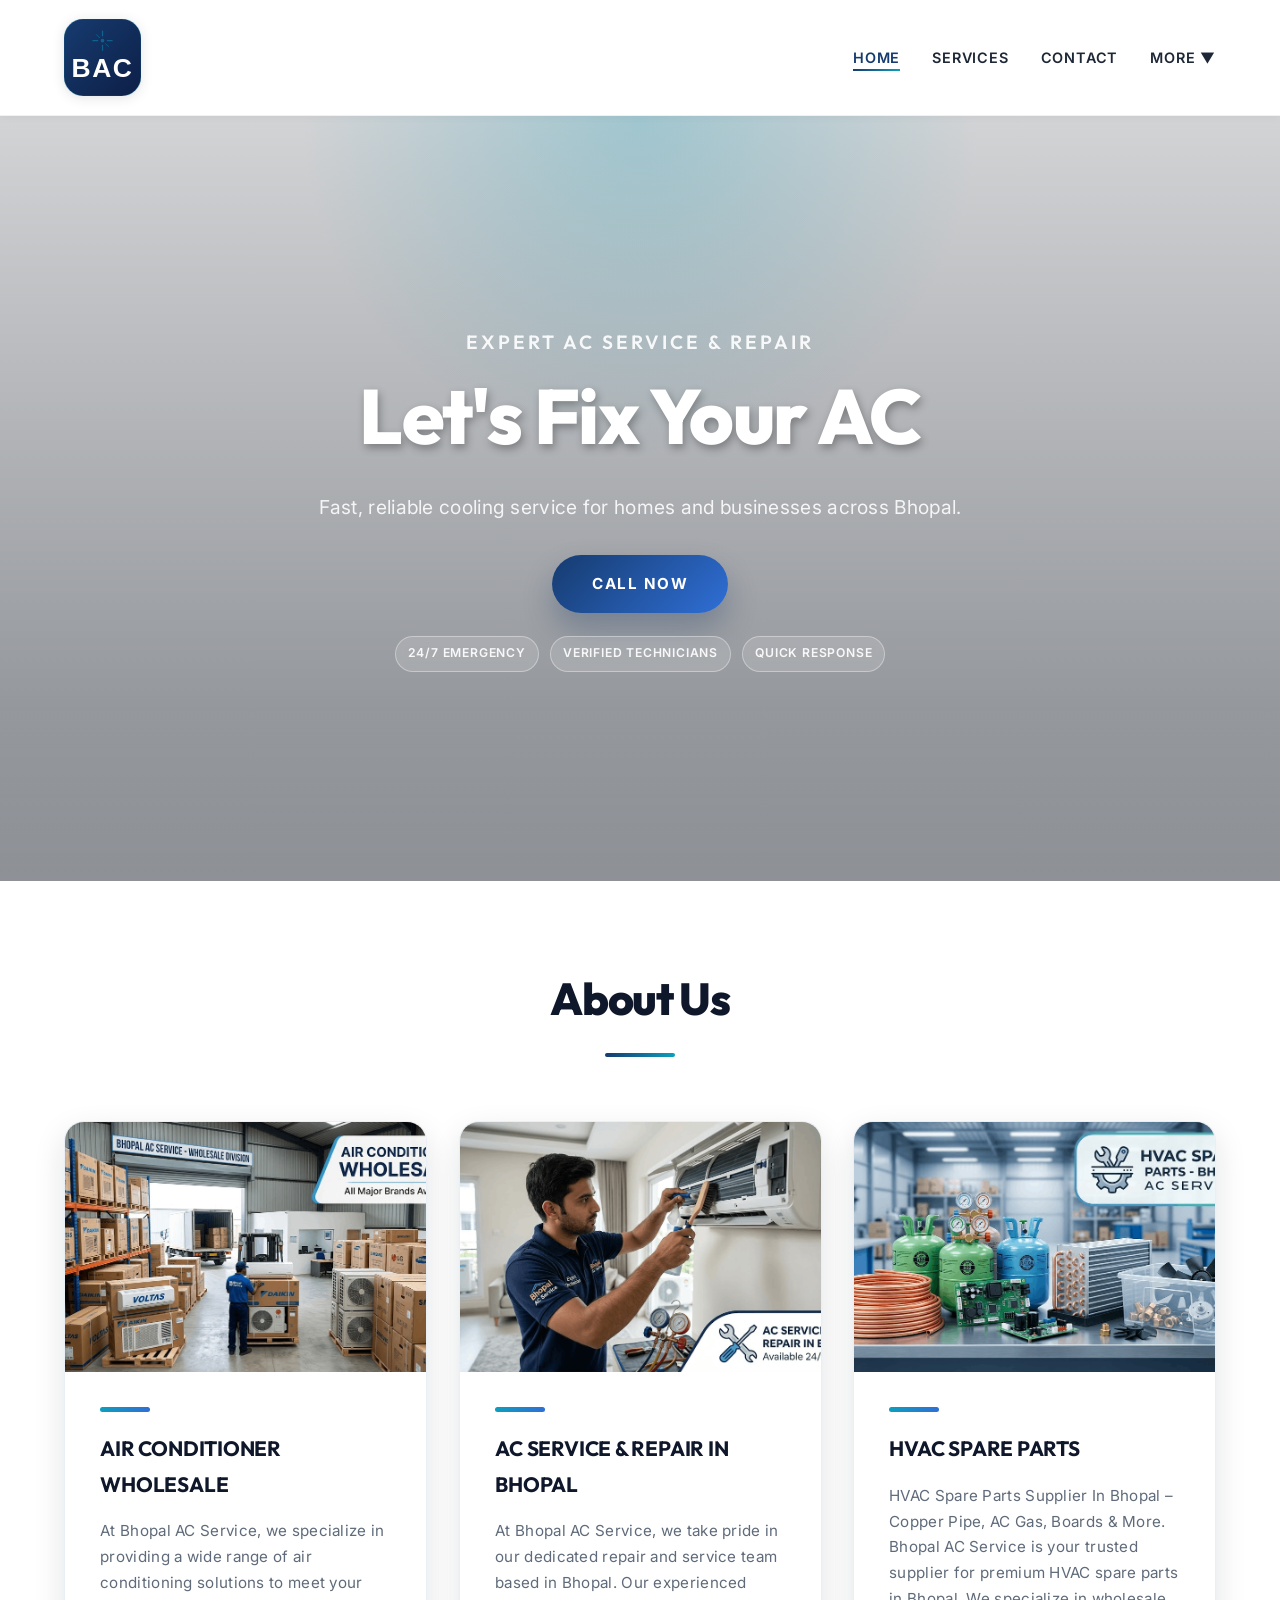
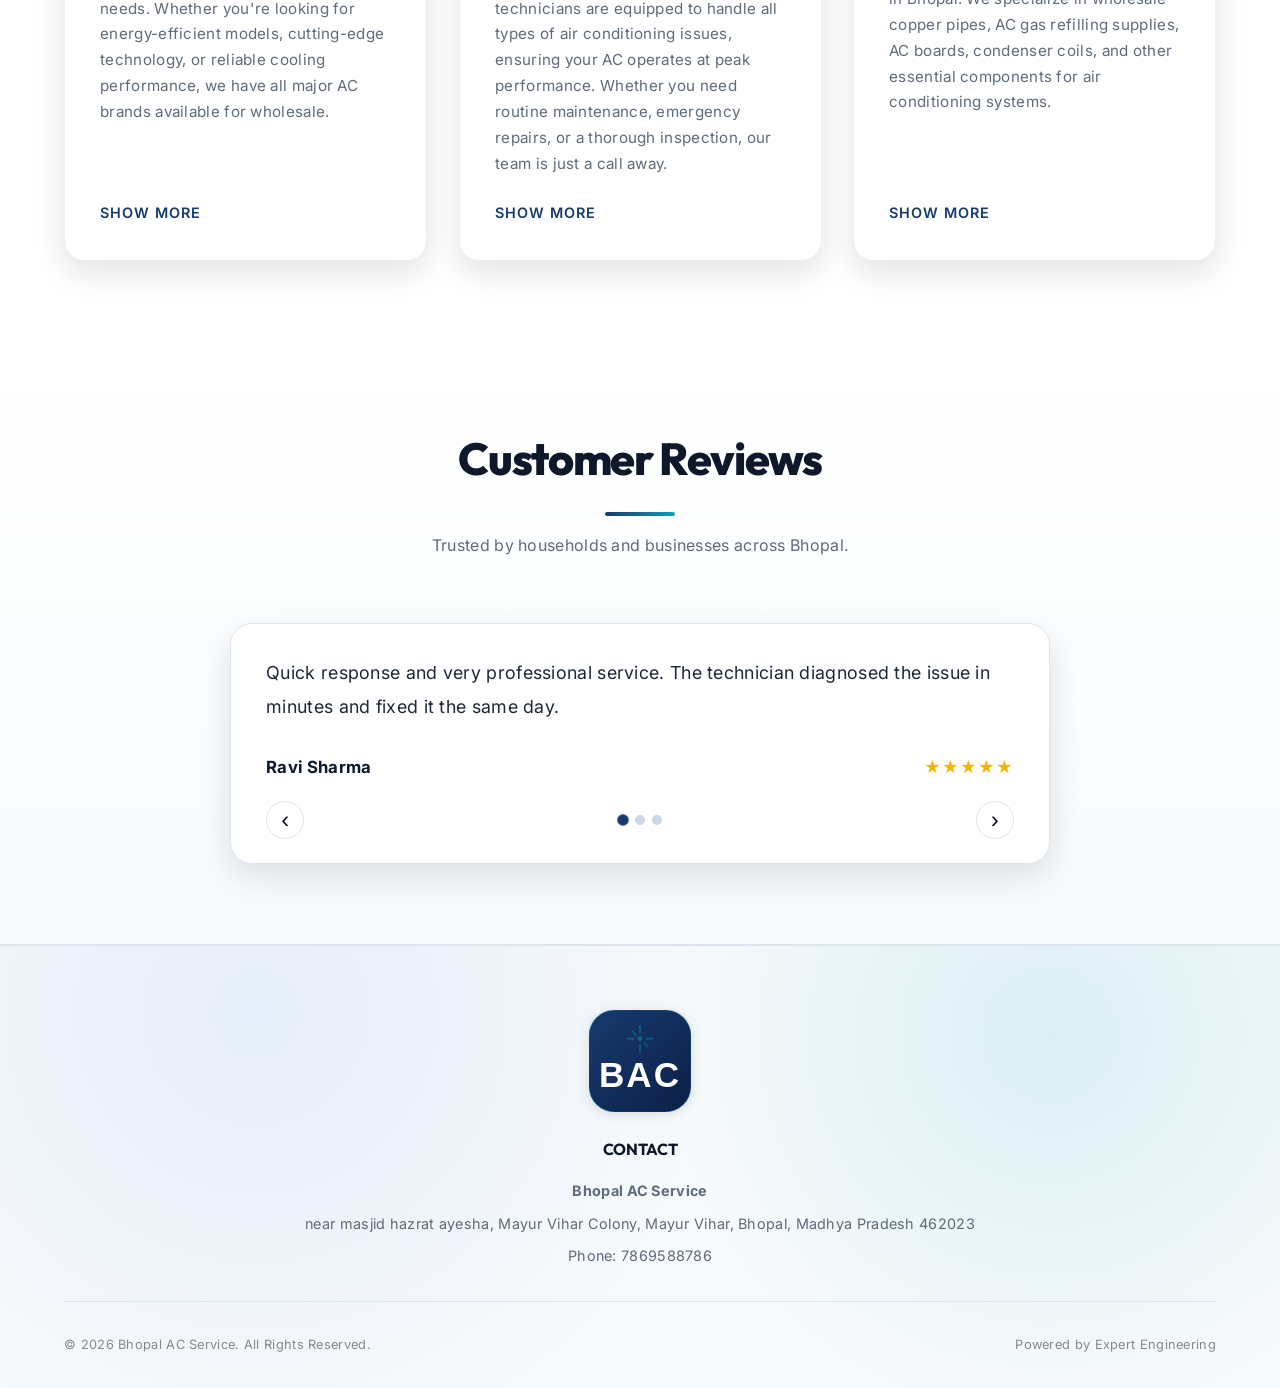
==== commit 5682b7a0: "update" ====
--- a/index.html
+++ b/index.html
@@ -5,6 +5,17 @@
     <meta name="viewport" content="width=device-width, initial-scale=1.0">
     <title>Bhopal AC Service | Expert Air Conditioning Services in Bhopal</title>
     <meta name="description" content="Bhopal AC Service offers premium AC installation, repair, and maintenance services in Bhopal. 24/7 Emergency Service Available. Expert technicians and competitive pricing.">
+    <!-- Open Graph Meta Tags for Search & Social Sharing -->
+    <meta property="og:type" content="business.business">
+    <meta property="og:title" content="Bhopal AC Service | Expert Air Conditioning Services in Bhopal">
+    <meta property="og:description" content="Premium AC installation, repair, and maintenance services in Bhopal. 24/7 Emergency Service, Expert technicians, Transparent pricing.">
+    <meta property="og:url" content="https://bhopalacservice.com/">
+    <meta property="og:image" content="https://bhopalacservice.com/images/logo.svg">
+    <meta property="og:image:alt" content="Bhopal AC Service Logo">
+    <meta name="twitter:card" content="summary_large_image">
+    <meta name="twitter:title" content="Bhopal AC Service | Expert Air Conditioning">
+    <meta name="twitter:description" content="24/7 AC repair and installation services in Bhopal">
+    <meta name="twitter:image" content="https://bhopalacservice.com/images/logo.svg">
     <!-- Google Fonts - Optimized with preload -->
     <link rel="preconnect" href="https://fonts.googleapis.com">
     <link rel="preconnect" href="https://fonts.gstatic.com" crossorigin>
@@ -15,6 +26,41 @@
     <link rel="icon" type="image/svg+xml" href="images/logo.svg">
     
     <link rel="stylesheet" href="style.css">
+    
+    <!-- Schema.org Organization Structured Data -->
+    <script type="application/ld+json">
+    {
+      "@context": "https://schema.org",
+      "@type": "LocalBusiness",
+      "name": "Bhopal AC Service",
+      "description": "Professional AC installation, repair, and maintenance services in Bhopal",
+      "url": "https://bhopalacservice.com/",
+      "logo": "https://bhopalacservice.com/images/logo.svg",
+      "image": "https://bhopalacservice.com/images/logo.svg",
+      "telephone": "+917869588786",
+      "address": {
+        "@type": "PostalAddress",
+        "streetAddress": "near masjid hazrat ayesha, Mayur Vihar Colony, Mayur Vihar",
+        "addressLocality": "Bhopal",
+        "addressRegion": "Madhya Pradesh",
+        "postalCode": "462023",
+        "addressCountry": "IN"
+      },
+      "sameAs": [
+        "https://www.facebook.com/bhopalacservice",
+        "https://www.instagram.com/bhopalacservice",
+        "https://www.whatsapp.com/"
+      ],
+      "priceRange": "₹350 - ₹8500",
+      "areaServed": "Bhopal",
+      "openingHoursSpecification": {
+        "@type": "OpeningHoursSpecification",
+        "dayOfWeek": ["Monday", "Tuesday", "Wednesday", "Thursday", "Friday", "Saturday", "Sunday"],
+        "opens": "00:00",
+        "closes": "23:59"
+      }
+    }
+    </script>
 </head>
 <body>
 
